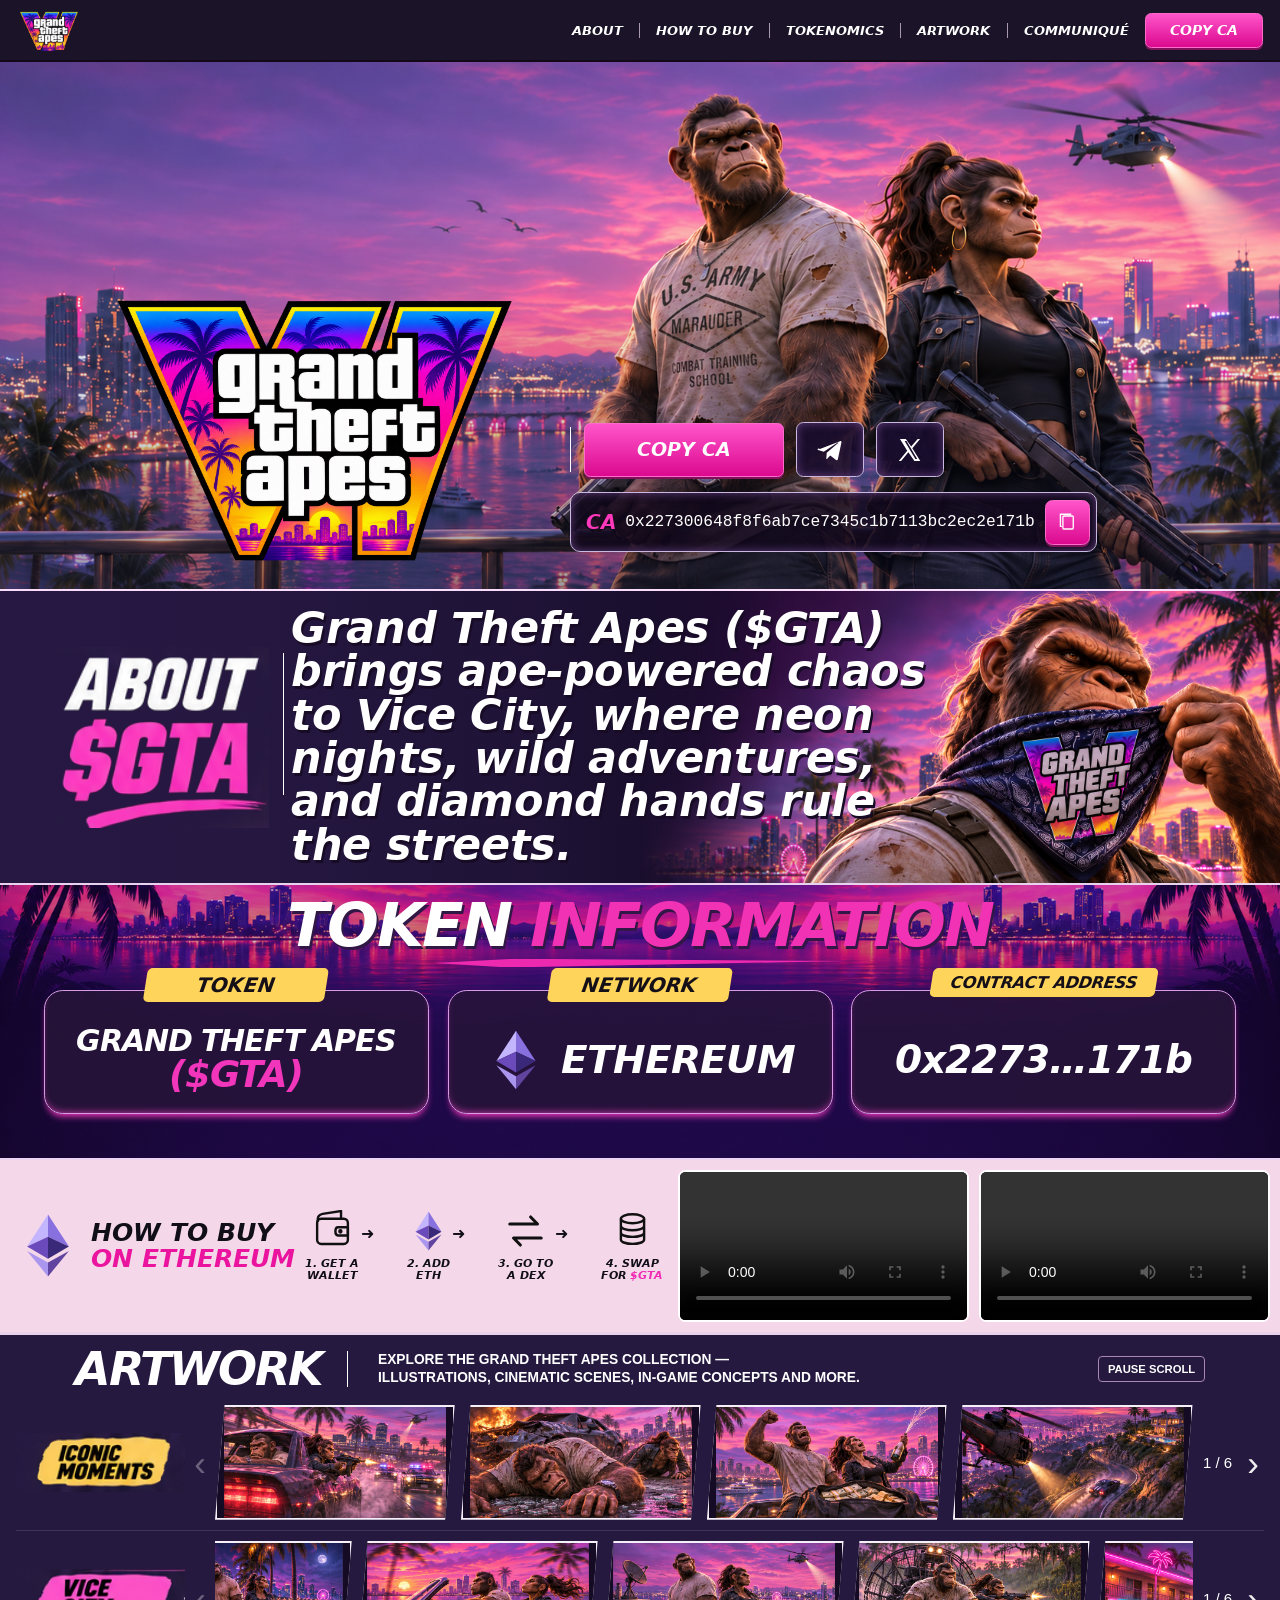
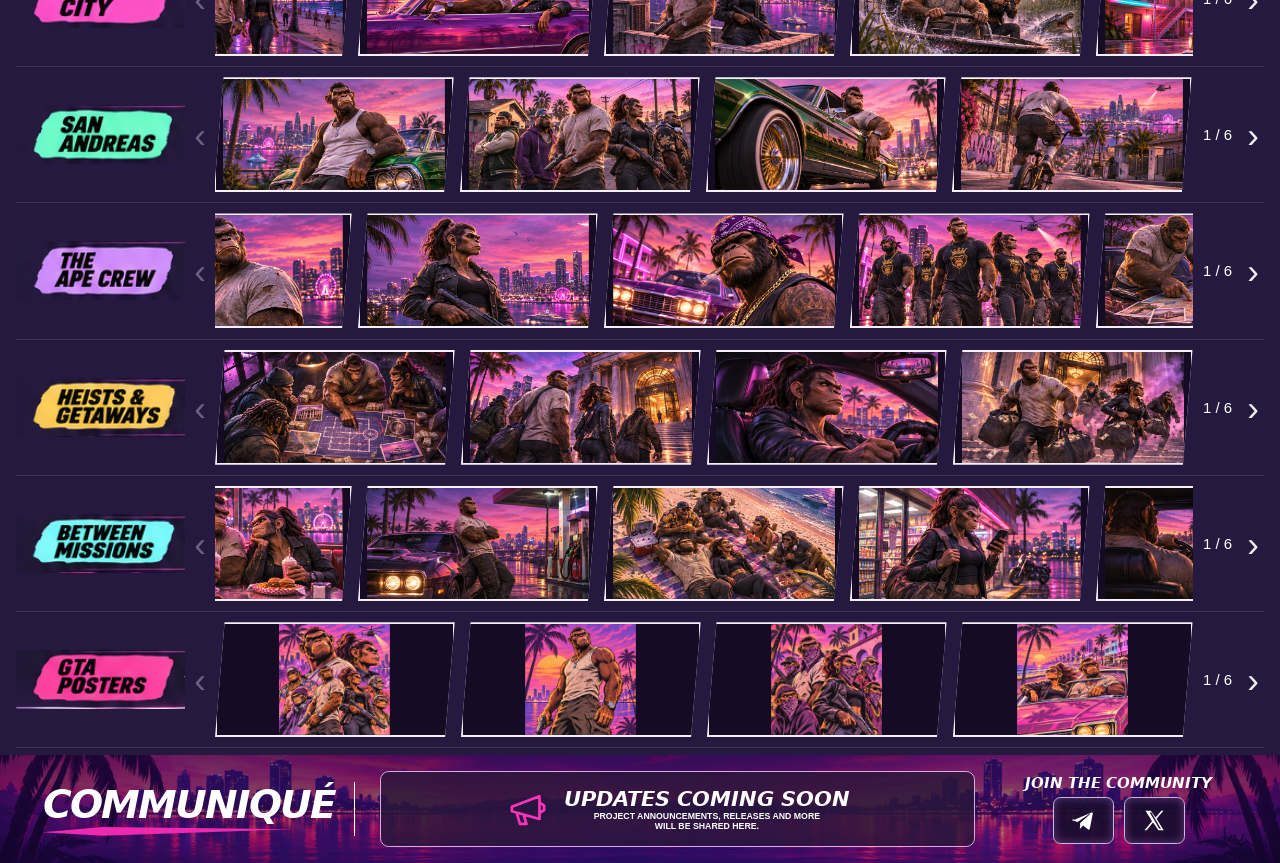
==== index.html @ 4cb78d63 "Keep the header on screen and make the contract address easy to copy. Co-authored-by: Cursor <cursor" ====
<!doctype html>
<html lang="en">
<head>
  <meta charset="utf-8">
  <meta name="viewport" content="width=device-width, initial-scale=1">
  <meta name="description" content="Grand Theft Apes ($GTA) brings ape-powered chaos to Vice City, where neon nights, wild adventures, and diamond hands rule the streets.">
  <meta name="theme-color" content="#1a102d">
  <title>Grand Theft Apes | $GTA</title>
  <link rel="stylesheet" href="styles.css">
</head>
<body>
  <header class="site-header" id="top">
    <a class="wordmark" href="#top"><img src="assets-hero/grand_theft_apes_logo.png" alt="Grand Theft Apes ($GTA)"></a>
    <button class="menu-toggle" type="button" aria-label="Open navigation" aria-expanded="false" aria-controls="main-nav"><span></span><span></span><span></span></button>
    <nav class="navigation" id="main-nav" aria-label="Main navigation">
      <a href="#about">ABOUT</a><a href="#how-to-buy">HOW TO BUY</a><a href="#tokenomics">TOKENOMICS</a><a href="#artwork">ARTWORK</a><a href="#communique">COMMUNIQUÉ</a>
      <button class="buy-button nav-buy js-copy-ca" type="button">COPY CA</button>
    </nav>
  </header>

  <main>
    <section class="hero" id="home" aria-labelledby="hero-title">
      <img class="hero-image" src="assets-reference/ape-hero-original.png" alt="Two ape crew members overlooking a neon-lit coastal city at sunset">
      <div class="hero-shade"></div>
      <div class="hero-bottom">
        <h1 id="hero-title" class="hero-logo"><img src="assets-hero/grand_theft_apes_logo.png" alt="Grand Theft Apes"></h1>
        <div class="hero-panel">
          <div class="hero-actions"><button class="buy-button hero-buy js-copy-ca" type="button">COPY CA</button><span class="social-divider" aria-hidden="true"></span><button class="social social-telegram js-social" data-social="telegram" type="button" aria-label="Telegram"><img src="assets-icons/telegram.svg" alt=""></button><button class="social js-social" data-social="x" type="button" aria-label="X"><img src="assets-icons/x.svg" alt=""></button></div>
          <div class="home-ca">
            <span class="home-ca-label">CA</span>
            <span class="home-ca-address" id="contract-home">0x227300648f8f6ab7ce7345c1b7113bc2ec2e171b</span>
            <button class="copy-ca js-copy-ca" id="copy-ca" type="button" aria-label="Copy contract address"><img src="assets-icons/copy.svg" alt=""></button>
            <span class="copy-status" id="copy-status" role="status" aria-live="polite"></span>
          </div>
        </div>
      </div>
    </section>

    <section class="about" id="about" aria-labelledby="about-title">
      <img class="about-image" src="assets-hero/about_masked_ape_cinematic.png" alt="A heroic ape holding a Grand Theft Apes bandana">
      <div class="about-shade"></div>
      <div class="about-content"><h2 id="about-title" class="about-heading" aria-label="About $GTA"><span>ABOUT</span><strong>$GTA</strong></h2><p>Grand Theft Apes ($GTA) brings ape-powered chaos to Vice City, where neon nights, wild adventures, and diamond hands rule the streets.</p></div>
    </section>

    <section class="tokenomics" id="tokenomics" aria-labelledby="token-title">
      <h2 id="token-title" class="token-title"><span>TOKEN</span> <em>INFORMATION</em></h2>
      <div class="token-cards">
        <article class="token-card"><h3>TOKEN</h3><div>GRAND THEFT APES <strong>($GTA)</strong></div></article>
        <article class="token-card"><h3>NETWORK</h3><div class="network-value"><img src="assets-icons/ethereum.svg" alt="">ETHEREUM</div></article>
        <article class="token-card"><h3>CONTRACT ADDRESS</h3><div class="contract-value" id="contract-display">COMING SOON</div></article>
      </div>
    </section>

    <section class="how-video" id="how-to-buy" aria-labelledby="how-title">
      <div class="how-panel"><img class="how-eth" src="assets-icons/ethereum.svg" alt=""><h2 id="how-title">HOW TO BUY <span>ON ETHEREUM</span></h2>
        <ol class="steps"><li><img src="assets-icons/wallet.svg" alt=""><span>1. GET A<br> WALLET</span></li><li><img src="assets-icons/ethereum.svg" alt=""><span>2. ADD<br> ETH</span></li><li><img src="assets-icons/swap_dex.svg" alt=""><span>3. GO TO<br> A DEX</span></li><li><img src="assets-icons/coins.svg" alt=""><span>4. SWAP<br> FOR <em>$GTA</em></span></li></ol>
      </div>
      <div class="video-sections" id="videos" aria-label="Videos">
        <article class="video-section"><video controls playsinline preload="metadata" src="videos/1.mp4" aria-label="Video 1"></video></article>
        <article class="video-section"><video controls playsinline preload="metadata" src="videos/3.mp4" aria-label="Video 3"></video></article>
      </div>
    </section>

    <section class="gallery" id="artwork" aria-labelledby="artwork-title">
      <div class="gallery-header"><h2 id="artwork-title">ARTWORK</h2><p>EXPLORE THE GRAND THEFT APES COLLECTION —<br> ILLUSTRATIONS, CINEMATIC SCENES, IN-GAME CONCEPTS AND MORE.</p><button class="motion-toggle" type="button" aria-pressed="false">PAUSE SCROLL</button></div>
      <div id="gallery-rows"></div>
    </section>

    <section class="communique" id="communique" aria-labelledby="communique-title"><div class="comm-title"><h2 id="communique-title">COMMUNIQUÉ</h2><span></span></div><div class="announcement"><img src="assets-icons/announcement.svg" alt=""><div><strong>UPDATES COMING SOON</strong><p>PROJECT ANNOUNCEMENTS, RELEASES AND MORE<br> WILL BE SHARED HERE.</p></div></div><div class="community"><h3>JOIN THE COMMUNITY</h3><div><button class="social js-social" data-social="telegram" type="button" aria-label="Telegram: coming soon" disabled><img src="assets-icons/telegram.svg" alt=""></button><button class="social js-social" data-social="x" type="button" aria-label="X: coming soon" disabled><img src="assets-icons/x.svg" alt=""></button></div></div></section>
  </main>
  <dialog class="lightbox" id="lightbox" aria-label="Artwork viewer"><div class="lightbox-inner"><button class="lightbox-close" type="button" aria-label="Close artwork">×</button><img id="lightbox-image" alt=""><p id="lightbox-caption"></p><div class="lightbox-controls"><button id="lightbox-previous" type="button">← Previous</button><span id="lightbox-count"></span><button id="lightbox-next" type="button">Next →</button></div></div></dialog>
  <script src="config.js"></script><script src="app.js"></script><script src="visitor.js"></script>
</body>
</html>
---- styles.css ----
@font-face{font-family:ApesBold;src:url('assets-labels/DejaVuSans-BoldOblique.ttf') format('truetype');font-weight:700;font-display:swap}
:root{--ink:#1c102f;--pink:#ed29af;--pink2:#ff4bc1;--yellow:#ffda5b;--u:clamp(1px,.09765625vw,1.40625px);color-scheme:dark}
*{box-sizing:border-box}html{scroll-behavior:smooth}body{margin:0;background:#10071d;color:#fff;font-family:Arial,sans-serif}body:has(dialog[open]){overflow:hidden}main,.site-header{max-width:1440px;margin:auto}button,a{font:inherit}button:focus-visible,a:focus-visible{outline:3px solid #ffdd5c;outline-offset:3px}a{color:inherit;text-decoration:none}button{cursor:pointer}button:disabled{cursor:not-allowed}img{display:block;max-width:100%}h1,h2,h3,p{margin:0}h1,h2,h3,.wordmark,.buy-button,.steps,.video-caption,.announcement strong{font-family:ApesBold,Impact,sans-serif;font-weight:700;font-style:italic}.site-header{height:calc(34 * var(--u));display:flex;align-items:center;justify-content:space-between;padding:0 calc(12 * var(--u)) 0 calc(64 * var(--u));background:#1b1428;position:relative;z-index:5}.wordmark{font-size:calc(22 * var(--u));letter-spacing:-.8px;white-space:nowrap;transform:scaleX(.88);transform-origin:left center}.wordmark span{color:#ff38bc}.navigation{height:100%;display:flex;align-items:center;gap:0}.navigation>a:not(.buy-button){font-family:ApesBold,Arial,sans-serif;font-size:calc(10 * var(--u));padding:0 calc(13 * var(--u));border-right:1px solid #a89aae;white-space:nowrap}.navigation>a:not(.buy-button):hover{color:#ff5bc7}.navigation>a:nth-last-child(2){border:0}.buy-button{display:inline-flex;align-items:center;justify-content:center;color:#fff;background:linear-gradient(#ff55ca,#db098f);border:1px solid #ff6acb;border-radius:calc(5 * var(--u));box-shadow:0 2px 0 #7d115a;text-align:center}.buy-button:hover{filter:brightness(1.15)}.nav-buy{width:calc(94 * var(--u));height:calc(28 * var(--u));font-size:calc(11 * var(--u))}.menu-toggle{display:none}
.hero{height:calc(425 * var(--u));position:relative;overflow:hidden;border-bottom:2px solid #f9dcfa}.hero-image,.about-image{position:absolute;inset:0;width:100%;height:100%;object-fit:cover}.hero-image{object-position:center 48%}.hero-shade{position:absolute;inset:45% 0 0;background:linear-gradient(transparent,rgba(17,20,50,.42))}.hero-bottom{position:absolute;inset:auto 0 0;display:flex;align-items:flex-end;padding:0 calc(41 * var(--u)) calc(6 * var(--u));gap:calc(14 * var(--u))}.hero-logo{width:calc(345 * var(--u));height:calc(214 * var(--u));display:flex;align-items:flex-end;justify-content:center;flex:none}.hero-logo img{width:100%;height:100%;object-fit:contain}.hero-actions{display:flex;align-items:center;gap:calc(10 * var(--u));padding-bottom:calc(16 * var(--u))}.hero-buy{width:calc(160 * var(--u));height:calc(43 * var(--u));font-size:calc(15 * var(--u))}.social-divider{width:1px;height:calc(36 * var(--u));background:#fff;order:-1}.social{display:inline-flex;align-items:center;justify-content:center;width:calc(54 * var(--u));height:calc(44 * var(--u));padding:calc(10 * var(--u));border-radius:calc(6 * var(--u));border:1px solid #c9b8df;background:rgba(25,13,46,.9);box-shadow:inset 0 0 10px #5e3a78}.social img{width:100%;height:100%;object-fit:contain}.social:hover:not(:disabled){border-color:var(--pink)}
.about{height:calc(235 * var(--u));position:relative;overflow:hidden;border-bottom:2px solid #e9d2ef}.about-image{object-position:center 50%}.about-shade{position:absolute;inset:0;background:linear-gradient(90deg,#211131 0%,rgba(33,17,49,.96) 19%,rgba(33,17,49,.68) 42%,transparent 66%)}.about-content{position:relative;height:100%;display:flex;align-items:flex-start;gap:calc(19 * var(--u));padding:calc(32 * var(--u)) calc(40 * var(--u))}.about-heading{width:calc(158 * var(--u));flex:none;position:relative}.about-heading::after{content:"";position:absolute;right:calc(-17 * var(--u));top:calc(5 * var(--u));height:calc(114 * var(--u));width:1px;background:#fff}.about-content p{max-width:calc(230 * var(--u));font-weight:600;line-height:1.22;font-size:calc(12.5 * var(--u));padding-top:calc(13 * var(--u));text-shadow:0 1px 3px #10071d}
.tokenomics{height:calc(220 * var(--u));padding:calc(5 * var(--u)) calc(35 * var(--u)) calc(16 * var(--u));position:relative;background:linear-gradient(0deg,rgba(34,10,56,.32),rgba(34,10,56,.2)),url('assets-token/token_information_background.png') center 27%/cover;border-bottom:2px solid #ebd5f3}.token-title{text-align:center;font-size:calc(49 * var(--u));line-height:1.1;letter-spacing:-2px;text-shadow:2px 3px 0 #311746;position:relative;white-space:nowrap}.token-title em{color:#f132b4;font-style:inherit}.token-title::after{content:"";display:block;width:calc(330 * var(--u));height:calc(7 * var(--u));margin:auto;background:var(--pink);clip-path:polygon(0 50%,20% 0,100% 28%,18% 100%)}.token-cards{display:grid;grid-template-columns:repeat(3,1fr);gap:calc(15 * var(--u));margin-top:calc(18 * var(--u))}.token-card{height:calc(99 * var(--u));border:1.5px solid #d69ce5;border-radius:calc(15 * var(--u));background:rgba(39,20,57,.87);box-shadow:0 5px 7px -3px #ff38c2,inset 0 -4px 9px -5px #ff42c9;position:relative;display:flex;align-items:center;justify-content:center;padding:calc(13 * var(--u)) calc(8 * var(--u)) 0;text-align:center}.token-card h3{position:absolute;top:calc(-18 * var(--u));left:50%;transform:translateX(-50%) skew(-9deg);background:#ffd45b;color:#151018;font-size:calc(16 * var(--u));width:calc(145 * var(--u));max-width:90%;padding:calc(4 * var(--u)) calc(4 * var(--u));border-radius:calc(4 * var(--u));white-space:nowrap}.token-card:nth-child(3) h3{width:calc(180 * var(--u));font-size:calc(13 * var(--u))}.token-card>div{font-family:ApesBold,Impact,sans-serif;font-style:italic;font-size:calc(24 * var(--u));line-height:1.02;letter-spacing:-1px}.token-card strong{display:block;color:#f136bc;font-size:1.23em}.token-card .network-value{display:flex;align-items:center;gap:calc(11 * var(--u));font-size:calc(31 * var(--u))}.network-value img{width:calc(50 * var(--u));height:calc(72 * var(--u))}.token-card .contract-value{font-size:calc(31 * var(--u));white-space:nowrap}
.how-video{height:calc(111 * var(--u));display:flex;border-bottom:3px solid #e9d1ec;background:#f4d7e9;color:#100e18}.how-panel{width:53%;display:flex;align-items:center;padding:calc(8 * var(--u)) calc(12 * var(--u));gap:calc(8 * var(--u))}.how-eth{width:calc(53 * var(--u));height:calc(76 * var(--u));flex:none}.how-panel h2{font-size:calc(20 * var(--u));line-height:1.05;white-space:nowrap}.how-panel h2 span{display:block;color:#ea149f}.steps{display:flex;list-style:none;margin:0 0 0 auto;padding:0;align-items:center;justify-content:space-between;flex:1;gap:calc(4 * var(--u))}.steps li{position:relative;display:flex;flex-direction:column;align-items:center;gap:calc(4 * var(--u));text-align:center;font-size:calc(9 * var(--u));line-height:1.08;white-space:nowrap}.steps li:not(:last-child)::after{content:'➜';position:absolute;right:calc(-12 * var(--u));top:calc(13 * var(--u));font-size:calc(13 * var(--u))}.steps img{width:calc(33 * var(--u));height:calc(35 * var(--u));object-fit:contain}.steps em{color:#f02bb4;font-style:inherit}.video-posters{display:grid;grid-template-columns:1fr 1fr;width:47%;gap:calc(7 * var(--u));padding:calc(5 * var(--u)) calc(8 * var(--u)) calc(5 * var(--u)) 0}.video-placeholder{position:relative;overflow:hidden;clip-path:polygon(3% 0,100% 0,97% 100%,0 100%);border:2px solid white;background:#24122c}.video-placeholder>img{height:100%;width:100%;object-fit:cover;filter:brightness(.78)}.play{position:absolute;left:50%;top:47%;transform:translate(-50%,-50%);display:grid;place-items:center;width:calc(36 * var(--u));height:calc(36 * var(--u));border:2px solid #fff;color:#fff;border-radius:50%;background:#160d2e99;font-size:calc(18 * var(--u));padding-left:3px}.video-caption{position:absolute;bottom:calc(4 * var(--u));left:0;width:100%;text-align:center;color:white;font-size:calc(11 * var(--u));text-shadow:1px 1px 3px black;white-space:nowrap}
.gallery{background:#21112f;padding:calc(7 * var(--u)) calc(13 * var(--u)) calc(5 * var(--u));overflow:hidden}.gallery-header{height:calc(41 * var(--u));display:flex;align-items:center;gap:calc(27 * var(--u));padding:0 calc(47 * var(--u))}.gallery-header h2{font-size:calc(37 * var(--u));line-height:1;letter-spacing:-2px;white-space:nowrap}.gallery-header p{border-left:1px solid white;padding-left:calc(35 * var(--u));font-size:calc(11 * var(--u));line-height:1.3;font-weight:600}.gallery-row{height:calc(61 * var(--u));display:grid;grid-template-columns:calc(135 * var(--u)) calc(24 * var(--u)) minmax(0,1fr) calc(40 * var(--u)) calc(17 * var(--u));align-items:center;border-bottom:1px solid rgba(255,255,255,.12)}.category-image{width:calc(130 * var(--u));height:calc(52 * var(--u));object-fit:contain}.gallery-arrow{background:none;border:0;color:#eee;font-size:calc(28 * var(--u));font-family:Arial;line-height:1;padding:0}.gallery-arrow:disabled{opacity:.35}.gallery-counter{font-size:calc(12 * var(--u));text-align:center;white-space:nowrap}.gallery-track{height:calc(56 * var(--u));display:flex;gap:calc(5 * var(--u));overflow-x:auto;overflow-y:hidden;scrollbar-width:none;scroll-snap-type:x mandatory;align-items:center;scroll-behavior:smooth}.gallery-track::-webkit-scrollbar{display:none}.art-card{flex:0 0 calc((100% - 15 * var(--u))/4);height:calc(51 * var(--u));padding:2px;background:#f7edf9;transform:skew(-11deg);overflow:hidden;border:0;scroll-snap-align:start}.art-card img{width:115%;max-width:none;height:100%;object-fit:cover;transform:skew(11deg) translateX(-6%)}.art-card:hover{background:#fc43bd}.art-card:focus-visible{outline-offset:-4px}
.communique{height:calc(87 * var(--u));display:flex;align-items:center;gap:calc(20 * var(--u));padding:calc(8 * var(--u)) calc(34 * var(--u));background:linear-gradient(0deg,rgba(35,8,57,.3),rgba(35,8,57,.68)),url('assets-token/token_information_background.png') center 19%/cover}.comm-title{width:calc(250 * var(--u));flex:none;border-right:1px solid #fff}.comm-title h2{font-size:calc(31 * var(--u));letter-spacing:-2px}.comm-title span{display:block;width:calc(200 * var(--u));height:calc(7 * var(--u));background:var(--pink);clip-path:polygon(0 60%,24% 0,100% 25%,24% 100%)}.announcement{border:1px solid #d7addf;border-radius:calc(7 * var(--u));height:calc(61 * var(--u));display:flex;align-items:center;justify-content:center;gap:calc(10 * var(--u));flex:1;background:#281739cc;text-align:center;padding:0 calc(10 * var(--u))}.announcement img{width:calc(37 * var(--u));height:calc(37 * var(--u))}.announcement strong{font-size:calc(17 * var(--u));white-space:nowrap}.announcement p{font-size:calc(7 * var(--u));font-weight:bold;line-height:1.15}.community{width:calc(190 * var(--u));flex:none;text-align:center}.community h3{font-size:calc(12 * var(--u));margin-bottom:calc(4 * var(--u))}.community>div{display:flex;justify-content:center;gap:calc(8 * var(--u))}.community .social{width:calc(49 * var(--u));height:calc(37 * var(--u));padding:calc(8 * var(--u))}
.lightbox{max-width:min(92vw,1000px);width:100%;max-height:94vh;border:1px solid #d488de;border-radius:14px;background:#1b102b;color:white;padding:0}.lightbox::backdrop{background:#08020de8}.lightbox-inner{padding:16px}.lightbox-close{display:block;margin-left:auto;color:white;background:none;border:0;font-size:34px;line-height:1}.lightbox-inner>img{max-height:68vh;margin:auto;width:100%;object-fit:contain}.lightbox-inner>p{text-align:center;margin:10px 0;font-weight:bold}.lightbox-controls{display:flex;align-items:center;justify-content:center;gap:20px}.lightbox-controls button{background:#65276c;color:white;border:1px solid #dca1df;padding:8px 14px;border-radius:5px}
@media(max-width:760px){:root{--u:1px}.site-header{height:58px;padding:0 16px}.wordmark{font-size:18px}.menu-toggle{display:flex;flex-direction:column;justify-content:center;gap:5px;background:none;border:1px solid #997fa9;border-radius:5px;width:42px;height:38px;padding:8px}.menu-toggle span{height:2px;background:white;width:100%}.navigation{display:none;position:absolute;top:58px;left:0;right:0;height:auto;flex-direction:column;align-items:stretch;background:#1b1428;padding:8px 16px 16px;gap:0}.navigation.open{display:flex}.navigation>a:not(.buy-button){font-size:13px;padding:12px 2px;border-right:0;border-bottom:1px solid #4a3558}.nav-buy{height:40px;width:100%;font-size:13px;margin-top:12px}.hero{height:520px}.hero-image{object-position:57% center}.hero-shade{inset:15% 0 0;background:linear-gradient(transparent 15%,rgba(18,12,40,.8))}.hero-bottom{padding:0 16px 20px;align-items:flex-start;flex-direction:column;gap:0}.hero-logo{width:240px;height:175px;margin-bottom:4px}.hero-actions{padding:0;gap:8px}.hero-buy{width:140px;height:43px;font-size:13px}.social-divider{display:none}.social{width:43px;height:43px;padding:10px}.about{height:320px}.about-image{object-position:61% center}.about-shade{background:linear-gradient(90deg,#211131 0%,rgba(33,17,49,.92) 28%,rgba(33,17,49,.55) 65%,rgba(33,17,49,.1))}.about-content{padding:27px 20px;flex-direction:column;gap:8px}.about-heading{width:135px}.about-heading::after{display:none}.about-content p{font-size:13px;line-height:1.3;max-width:210px;padding-top:0}.tokenomics{height:auto;min-height:360px;padding:18px 16px 22px;background-position:center top}.token-title{font-size:clamp(25px,7vw,42px);letter-spacing:-1px}.token-title::after{width:60%;height:6px}.token-cards{grid-template-columns:1fr;gap:25px;margin-top:28px}.token-card{height:74px;padding-top:10px}.token-card h3{top:-14px;font-size:14px;width:130px}.token-card:nth-child(3) h3{font-size:12px;width:175px}.token-card>div{font-size:19px}.token-card strong{display:inline}.token-card .network-value,.token-card .contract-value{font-size:25px}.network-value img{width:34px;height:53px}.how-video{height:auto;display:block}.how-panel{width:100%;min-height:128px;padding:13px 12px;gap:5px}.how-eth{width:35px;height:58px}.how-panel h2{font-size:14px}.steps{gap:5px}.steps li{font-size:7px}.steps img{width:24px;height:28px}.steps li:not(:last-child)::after{right:-7px;top:7px;font-size:9px}.video-posters{width:100%;height:125px;padding:6px 10px;gap:7px}.play{width:32px;height:32px;font-size:15px}.video-caption{font-size:9px}.gallery{padding:12px 10px 8px}.gallery-header{height:auto;padding:0 6px 12px;display:block}.gallery-header h2{font-size:32px}.gallery-header p{font-size:10px;line-height:1.35;padding:5px 0 0;border:0}.gallery-header p br{display:none}.gallery-row{height:94px;grid-template-columns:83px 19px minmax(0,1fr) 27px 16px}.category-image{width:79px;height:65px}.gallery-arrow{font-size:22px}.gallery-counter{font-size:9px}.gallery-track{height:82px;gap:5px}.art-card{height:72px;flex-basis:calc(85% - 5px);transform:skew(-5deg)}.art-card img{transform:skew(5deg) translateX(-4%);width:110%}.communique{height:auto;min-height:170px;padding:17px;display:grid;grid-template-columns:1fr 1fr;gap:12px}.comm-title{width:auto;border:0}.comm-title h2{font-size:24px;letter-spacing:-1px}.comm-title span{width:150px;height:6px}.announcement{height:58px;grid-column:1 / -1;grid-row:2}.announcement img{width:30px;height:30px}.announcement strong{font-size:14px}.announcement p{font-size:7px}.community{width:auto;text-align:right}.community h3{font-size:10px}.community>div{justify-content:flex-end;gap:5px}.community .social{width:34px;height:30px;padding:6px}.lightbox-inner{padding:12px}}
@media(prefers-reduced-motion:reduce){html,.gallery-track{scroll-behavior:auto}}
.about-heading{font-size:calc(45 * var(--u));line-height:.98;letter-spacing:-2px;text-shadow:1px 2px 0 #170b25}
.about-heading span,.about-heading strong{display:block}.about-heading strong{color:var(--pink);font-size:1.32em}.about-heading::before{content:"";display:block;position:absolute;bottom:calc(-14 * var(--u));left:calc(5 * var(--u));width:calc(145 * var(--u));height:calc(10 * var(--u));background:var(--pink);clip-path:polygon(0 60%,22% 4%,100% 22%,23% 100%)}
.play::after{content:"";display:block;border-top:calc(9 * var(--u)) solid transparent;border-bottom:calc(9 * var(--u)) solid transparent;border-left:calc(14 * var(--u)) solid white;transform:translateX(1px)}
.art-card img{object-position:center 37%}
.about-image{left:auto;width:50%;object-position:center 28%}
.about-image{mask-image:linear-gradient(90deg,transparent,#000 22%)}
.about-heading span,.about-heading strong{transform:scaleX(.87);transform-origin:left center}
.art-card .card-overlay{position:absolute;inset:50% auto auto 50%;transform:translate(-50%,-50%) skew(11deg);font:italic 700 calc(22 * var(--u))/1 ApesBold,Impact,sans-serif;color:#eb1f26;text-shadow:2px 2px #000,-2px -2px #000;white-space:nowrap;pointer-events:none}.art-card .card-overlay.stars{top:19%;left:auto;right:3%;transform:skew(11deg);font-size:calc(12 * var(--u));color:#ffe500;letter-spacing:1px}
@media(max-width:760px){.about-image{width:100%;object-position:62% center}.about-heading{font-size:39px}.about-heading::before{bottom:-10px;width:125px;height:7px}.about-content{gap:20px}}
@media(max-width:760px){.hero-image{object-position:72% center}}

/* Approved mockup: source artwork and full-width presentation. */
:root{--u:clamp(1px,.09765625vw,3px)}
main,.site-header{max-width:none}
.hero-image{width:150%;height:auto;max-width:none;left:-25%;top:-17%;object-fit:initial;object-position:initial}
.hero-shade{inset:0;background:linear-gradient(to bottom,transparent 63%,rgba(25,20,49,.24) 78%,#211a36 95%)}
.about-shade{background:linear-gradient(90deg,#261842 0%,rgba(38,24,66,.96) 19%,rgba(38,24,66,.68) 42%,transparent 66%)}
.gallery{background:#251940}
.about-heading{width:calc(175 * var(--u));height:calc(145 * var(--u));background-image:url('assets-reference/approved-mockup.png');background-repeat:no-repeat;background-size:585.143% auto;background-position:3.3% 34.94%;letter-spacing:0;text-shadow:none;mix-blend-mode:lighten}
.about-heading span,.about-heading strong{visibility:hidden}
.about-heading::before{display:none}
.about-content{gap:calc(18 * var(--u))}
.about-heading::after{right:calc(-12 * var(--u))}
.gallery-row{height:calc(109 * var(--u))}
.gallery-track{height:calc(101 * var(--u))}
.art-card{height:calc(92 * var(--u));background:#f5eff7;transform:none;clip-path:polygon(4% 0,100% 0,96% 100%,0 100%)}
.art-card img{width:100%;height:100%;max-width:100%;transform:none;object-fit:contain;object-position:center;background:#160b24}
.art-card .card-overlay{transform:translate(-50%,-50%)}
.art-card .card-overlay.stars{transform:none}
.category-image{width:calc(135 * var(--u));height:auto;aspect-ratio:155/54;background-image:url('assets-reference/approved-mockup.png');background-repeat:no-repeat;background-size:660.645% auto}
.gallery-track,.gallery-track.auto-running{scroll-snap-type:none;scroll-behavior:auto}
.gallery-header{gap:calc(20 * var(--u))}
.gallery-header p{padding-left:calc(24 * var(--u))}
.motion-toggle{margin-left:auto;background:transparent;color:#fff;border:1px solid #a887b3;border-radius:4px;font-family:Arial,sans-serif;font-weight:bold;font-size:calc(9 * var(--u));padding:calc(5 * var(--u)) calc(7 * var(--u));white-space:nowrap}
.motion-toggle:hover{border-color:#ff58c7;color:#ffb5e7}
@media(max-width:760px){
 :root{--u:1px}
 .hero-image{height:112%;width:auto;left:50%;top:-11%;max-width:none;transform:translateX(-60%)}
 .hero-shade{background:linear-gradient(to bottom,transparent 50%,rgba(33,26,54,.45) 58%,#211a36 67%)}
 .about-heading{width:145px;height:120px;background-size:585.143% auto}
 .about-heading::before{display:none}
 .about-content{gap:12px}
 .gallery-row{height:150px}
 .gallery-track{height:140px}
 .art-card{height:130px}
 .category-image{width:79px;height:auto;aspect-ratio:155/54}
 .gallery-header{position:relative;padding-bottom:38px}
 .motion-toggle{position:absolute;bottom:7px;left:6px;font-size:10px;padding:5px 8px}
}

/* Restore the supplied ape artwork and lift the enlarged token logo. */
.hero-image{inset:0;width:100%;height:100%;max-width:100%;transform:none;object-fit:cover;object-position:center 48%}
.hero-shade{inset:45% 0 0;background:linear-gradient(transparent,rgba(17,20,50,.42))}
.hero-bottom{padding-left:calc(62 * var(--u));padding-bottom:calc(12 * var(--u))}
.hero-logo{width:calc(380 * var(--u));height:calc(235 * var(--u))}
@media(max-width:760px){
 .hero-image{inset:0;width:100%;height:100%;transform:none;object-fit:cover;object-position:72% center}
 .hero-shade{inset:15% 0 0;background:linear-gradient(transparent 15%,rgba(18,12,40,.8))}
 .hero-bottom{padding:0 16px 20px}
 .hero-logo{width:260px;height:190px;transform:translate(12px,-5px)}
}

.site-header{position:sticky;top:0;z-index:30;height:calc(48 * var(--u));padding:0 calc(14 * var(--u)) 0 calc(12 * var(--u));box-shadow:0 2px 0 #120818}
.wordmark{display:flex;align-items:center;justify-content:flex-start;height:100%;width:auto;transform:none;margin-right:calc(12 * var(--u));overflow:hidden;flex:none}
.wordmark img{height:calc(36 * var(--u));width:auto;max-width:calc(78 * var(--u));object-fit:contain;object-position:left center;mix-blend-mode:lighten;margin:0}
.nav-buy{width:auto;min-width:calc(94 * var(--u));padding:0 calc(10 * var(--u))}
.hero-panel{display:flex;flex-direction:column;align-items:flex-start;gap:calc(12 * var(--u));padding-bottom:calc(18 * var(--u));min-width:0}
.hero-actions{padding-bottom:0}
.home-ca{display:flex;align-items:center;gap:calc(8 * var(--u));max-width:min(100%,calc(620 * var(--u)));padding:calc(5 * var(--u)) calc(5 * var(--u)) calc(5 * var(--u)) calc(12 * var(--u));background:rgba(16,8,28,.82);border:1px solid #c9b8df;border-radius:calc(8 * var(--u));box-shadow:inset 0 0 10px #5e3a78}
.home-ca-label{flex:none;color:#ff38bc;font-family:ApesBold,Impact,sans-serif;font-style:italic;font-size:calc(16 * var(--u));letter-spacing:-.4px}
.home-ca-address{font-family:Consolas,"Courier New",monospace;font-size:calc(13 * var(--u));font-style:normal;letter-spacing:0;line-height:1.2;color:#fff;word-break:break-all}
.copy-ca{flex:none;display:inline-flex;align-items:center;justify-content:center;width:calc(36 * var(--u));height:calc(36 * var(--u));padding:calc(8 * var(--u));border-radius:calc(6 * var(--u));border:1px solid #ff6acb;background:linear-gradient(#ff55ca,#db098f);box-shadow:0 2px 0 #7d115a}
.copy-ca:hover{filter:brightness(1.12)}
.copy-ca img{width:100%;height:100%;object-fit:contain}
.copy-ca.copied{background:#1f9a45;border-color:#8dffb4}
.copy-ca.copied img{display:none}
.copy-ca.copied::after{content:"OK";color:#fff;font-family:Arial,sans-serif;font-size:calc(11 * var(--u));font-style:normal;font-weight:700}
.copy-status{position:absolute;width:1px;height:1px;overflow:hidden;clip:rect(0 0 0 0)}
@media(max-width:760px){
 .site-header{height:56px;padding:0 12px}
 .wordmark{width:auto;margin-right:8px}
 .wordmark img{height:40px;max-width:72px;margin:0}
 .navigation{top:56px}
 .nav-buy{width:100%;min-width:0}
 .hero-panel{width:100%;gap:10px;padding:8px 0 0}
 .home-ca{width:100%;max-width:none;padding:6px 6px 6px 10px;gap:8px}
 .home-ca-label{font-size:16px}
 .home-ca-address{font-size:11px}
 .copy-ca{width:40px;height:40px;padding:9px}
 .copy-ca.copied::after{font-size:11px}
}

.how-video{display:flex;align-items:center;height:auto;min-height:calc(111 * var(--u))}
.how-panel{width:53%}
.video-sections{display:grid;grid-template-columns:repeat(2,minmax(0,1fr));width:47%;gap:calc(8 * var(--u));padding:calc(8 * var(--u)) calc(8 * var(--u)) calc(8 * var(--u)) 0;background:transparent;border:0}
.video-section{min-width:0;background:#07030f;border:2px solid #fff;border-radius:calc(6 * var(--u));overflow:hidden}
.video-section video{display:block;width:100%;height:calc(118 * var(--u));max-height:170px;object-fit:cover;background:#07030f}
@media(max-width:760px){
 .how-video{display:block}
 .how-panel{width:100%}
 .video-sections{width:100%;grid-template-columns:1fr 1fr;gap:8px;padding:8px 10px 10px}
 .video-section video{height:120px;max-height:none}
}

.about-content{align-items:center}
.about-content p{max-width:calc(520 * var(--u));font-family:ApesBold,Impact,sans-serif;font-style:italic;font-weight:700;font-size:calc(34 * var(--u));line-height:1.02;letter-spacing:-.4px;padding-top:0;text-shadow:2px 3px 0 #170b25}
@media(max-width:760px){
 .about{height:auto;min-height:300px}
 .about-content{height:auto;min-height:300px;padding:28px 16px}
 .about-content p{max-width:230px;font-size:24px;line-height:1.05}
}
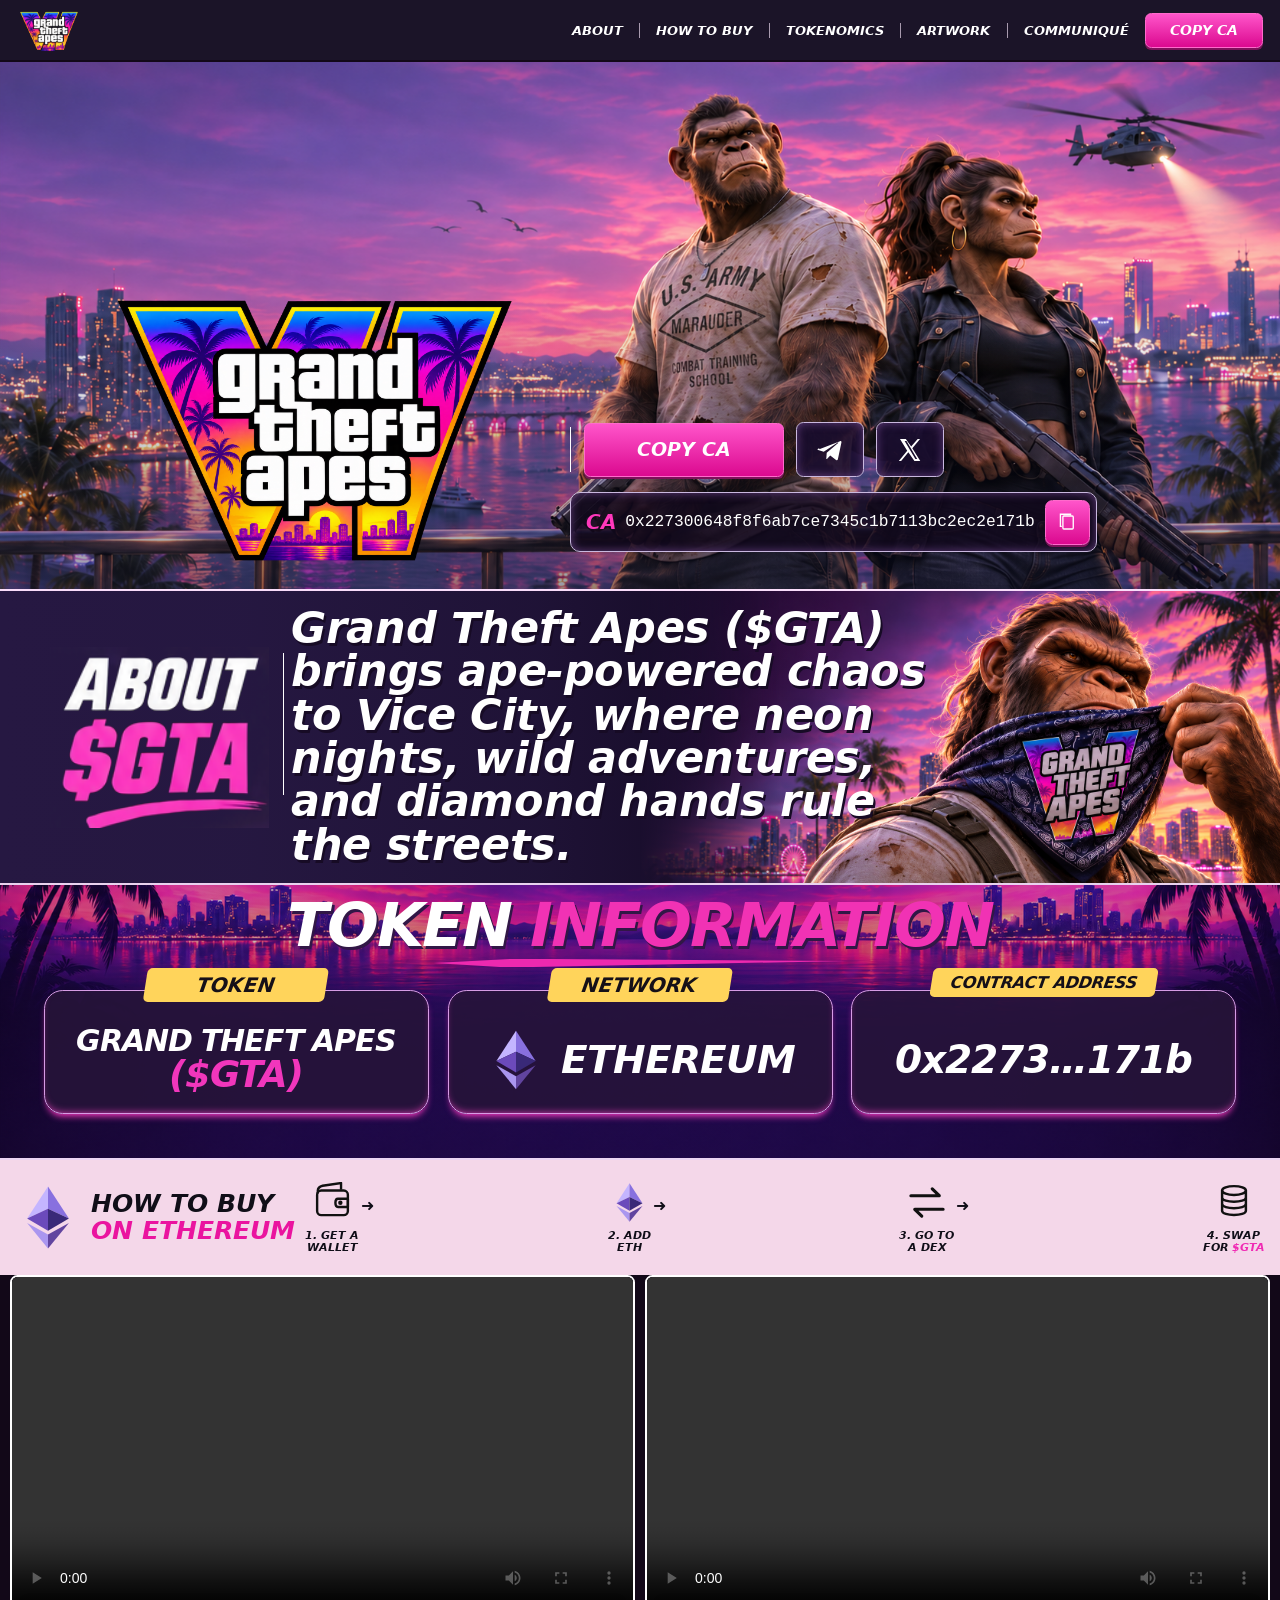
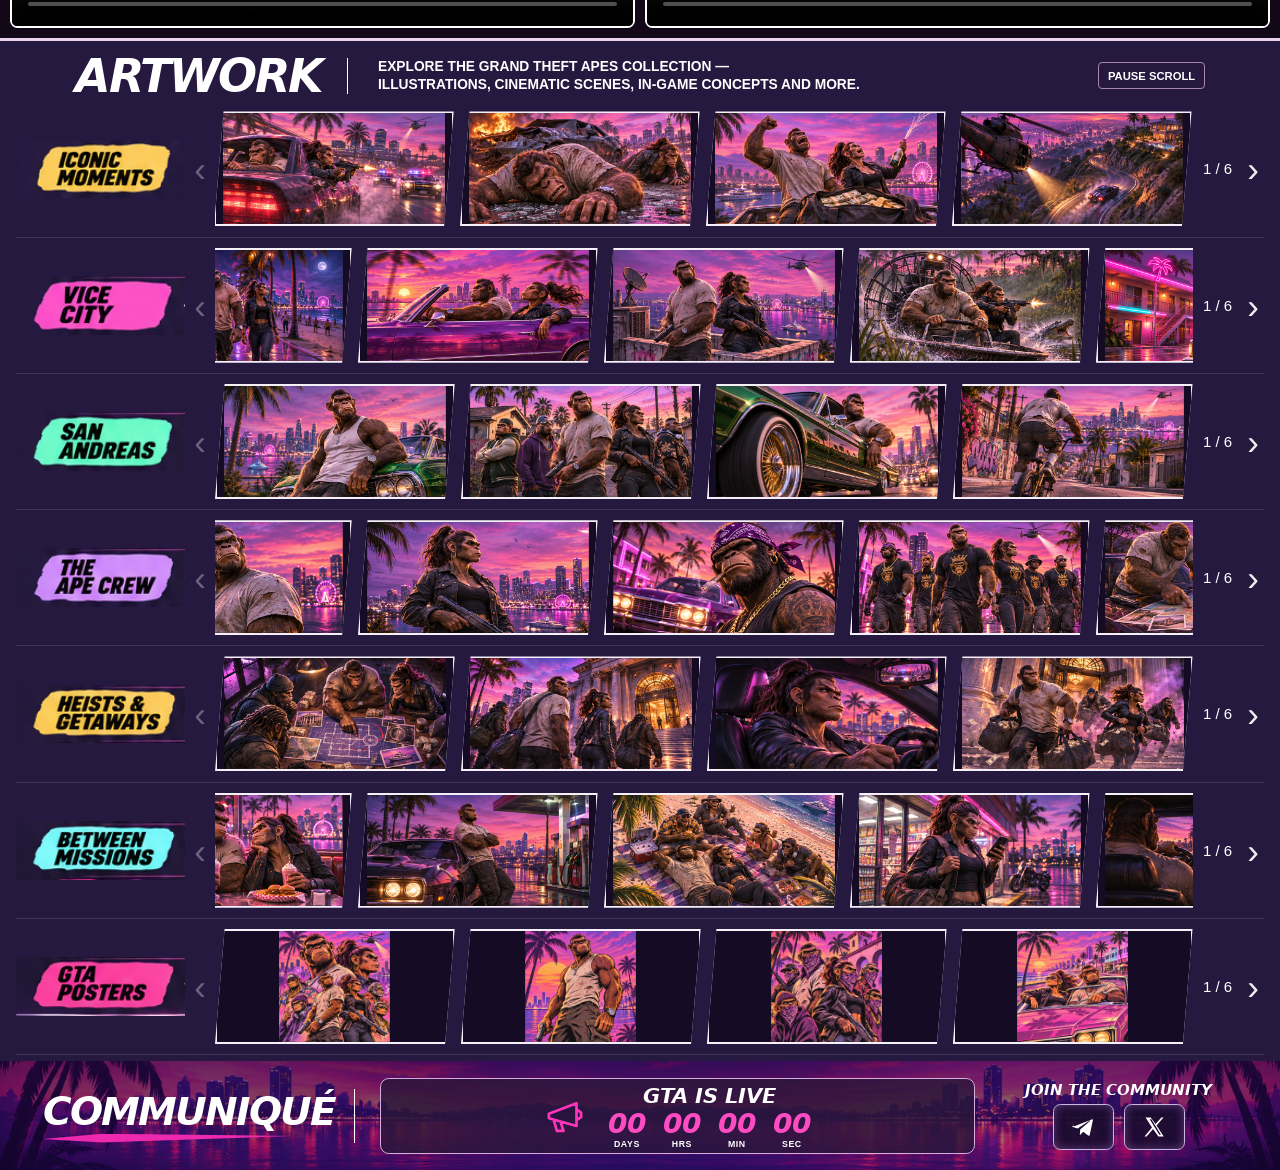
==== commit 09262253: "Add a countdown to the November 19 release and widen the videos. Co-authored-by: Cursor <cursoragent" ====
--- a/index.html
+++ b/index.html
@@ -66,7 +66,7 @@
       <div id="gallery-rows"></div>
     </section>
 
-    <section class="communique" id="communique" aria-labelledby="communique-title"><div class="comm-title"><h2 id="communique-title">COMMUNIQUÉ</h2><span></span></div><div class="announcement"><img src="assets-icons/announcement.svg" alt=""><div><strong>UPDATES COMING SOON</strong><p>PROJECT ANNOUNCEMENTS, RELEASES AND MORE<br> WILL BE SHARED HERE.</p></div></div><div class="community"><h3>JOIN THE COMMUNITY</h3><div><button class="social js-social" data-social="telegram" type="button" aria-label="Telegram: coming soon" disabled><img src="assets-icons/telegram.svg" alt=""></button><button class="social js-social" data-social="x" type="button" aria-label="X: coming soon" disabled><img src="assets-icons/x.svg" alt=""></button></div></div></section>
+    <section class="communique" id="communique" aria-labelledby="communique-title"><div class="comm-title"><h2 id="communique-title">COMMUNIQUÉ</h2><span></span></div><div class="announcement" id="release-timer"><img src="assets-icons/announcement.svg" alt=""><div class="timer-copy"><strong>GTA RELEASE · 11.19</strong><div class="timer-units"><span><b data-timer="days">00</b><small>DAYS</small></span><span><b data-timer="hours">00</b><small>HRS</small></span><span><b data-timer="minutes">00</b><small>MIN</small></span><span><b data-timer="seconds">00</b><small>SEC</small></span></div></div></div><div class="community"><h3>JOIN THE COMMUNITY</h3><div><button class="social js-social" data-social="telegram" type="button" aria-label="Telegram: coming soon" disabled><img src="assets-icons/telegram.svg" alt=""></button><button class="social js-social" data-social="x" type="button" aria-label="X: coming soon" disabled><img src="assets-icons/x.svg" alt=""></button></div></div></section>
   </main>
   <dialog class="lightbox" id="lightbox" aria-label="Artwork viewer"><div class="lightbox-inner"><button class="lightbox-close" type="button" aria-label="Close artwork">×</button><img id="lightbox-image" alt=""><p id="lightbox-caption"></p><div class="lightbox-controls"><button id="lightbox-previous" type="button">← Previous</button><span id="lightbox-count"></span><button id="lightbox-next" type="button">Next →</button></div></div></dialog>
   <script src="config.js"></script><script src="app.js"></script><script src="visitor.js"></script>
--- a/styles.css
+++ b/styles.css
@@ -102,16 +102,28 @@
  .copy-ca.copied::after{font-size:11px}
 }
 
-.how-video{display:flex;align-items:center;height:auto;min-height:calc(111 * var(--u))}
-.how-panel{width:53%}
-.video-sections{display:grid;grid-template-columns:repeat(2,minmax(0,1fr));width:47%;gap:calc(8 * var(--u));padding:calc(8 * var(--u)) calc(8 * var(--u)) calc(8 * var(--u)) 0;background:transparent;border:0}
+.how-video{display:block;align-items:stretch;height:auto;min-height:0}
+.how-panel{width:100%}
+.video-sections{display:grid;grid-template-columns:repeat(2,minmax(0,1fr));width:100%;gap:calc(8 * var(--u));padding:0 calc(8 * var(--u)) calc(8 * var(--u));background:#120818;border:0}
 .video-section{min-width:0;background:#07030f;border:2px solid #fff;border-radius:calc(6 * var(--u));overflow:hidden}
-.video-section video{display:block;width:100%;height:calc(118 * var(--u));max-height:170px;object-fit:cover;background:#07030f}
+.video-section video{display:block;width:100%;height:auto;aspect-ratio:16/9;max-height:none;object-fit:cover;background:#07030f}
 @media(max-width:760px){
  .how-video{display:block}
  .how-panel{width:100%}
  .video-sections{width:100%;grid-template-columns:1fr 1fr;gap:8px;padding:8px 10px 10px}
- .video-section video{height:120px;max-height:none}
+ .video-section video{height:auto;aspect-ratio:16/9;max-height:none}
+}
+.announcement{gap:calc(14 * var(--u))}
+.timer-copy{display:flex;flex-direction:column;align-items:center;gap:calc(3 * var(--u))}
+.timer-units{display:flex;align-items:flex-end;justify-content:center;gap:calc(10 * var(--u))}
+.timer-units span{display:flex;flex-direction:column;align-items:center;min-width:calc(34 * var(--u))}
+.timer-units b{font-family:ApesBold,Impact,sans-serif;font-style:italic;font-weight:700;font-size:calc(22 * var(--u));line-height:.9;color:#ff4bc1}
+.timer-units small{margin-top:calc(2 * var(--u));font-size:calc(7 * var(--u));font-weight:700;letter-spacing:.6px}
+@media(max-width:760px){
+ .announcement{height:auto;min-height:74px;padding:8px 10px}
+ .timer-units{gap:8px}
+ .timer-units b{font-size:22px}
+ .timer-units small{font-size:8px}
 }
 
 .about-content{align-items:center}
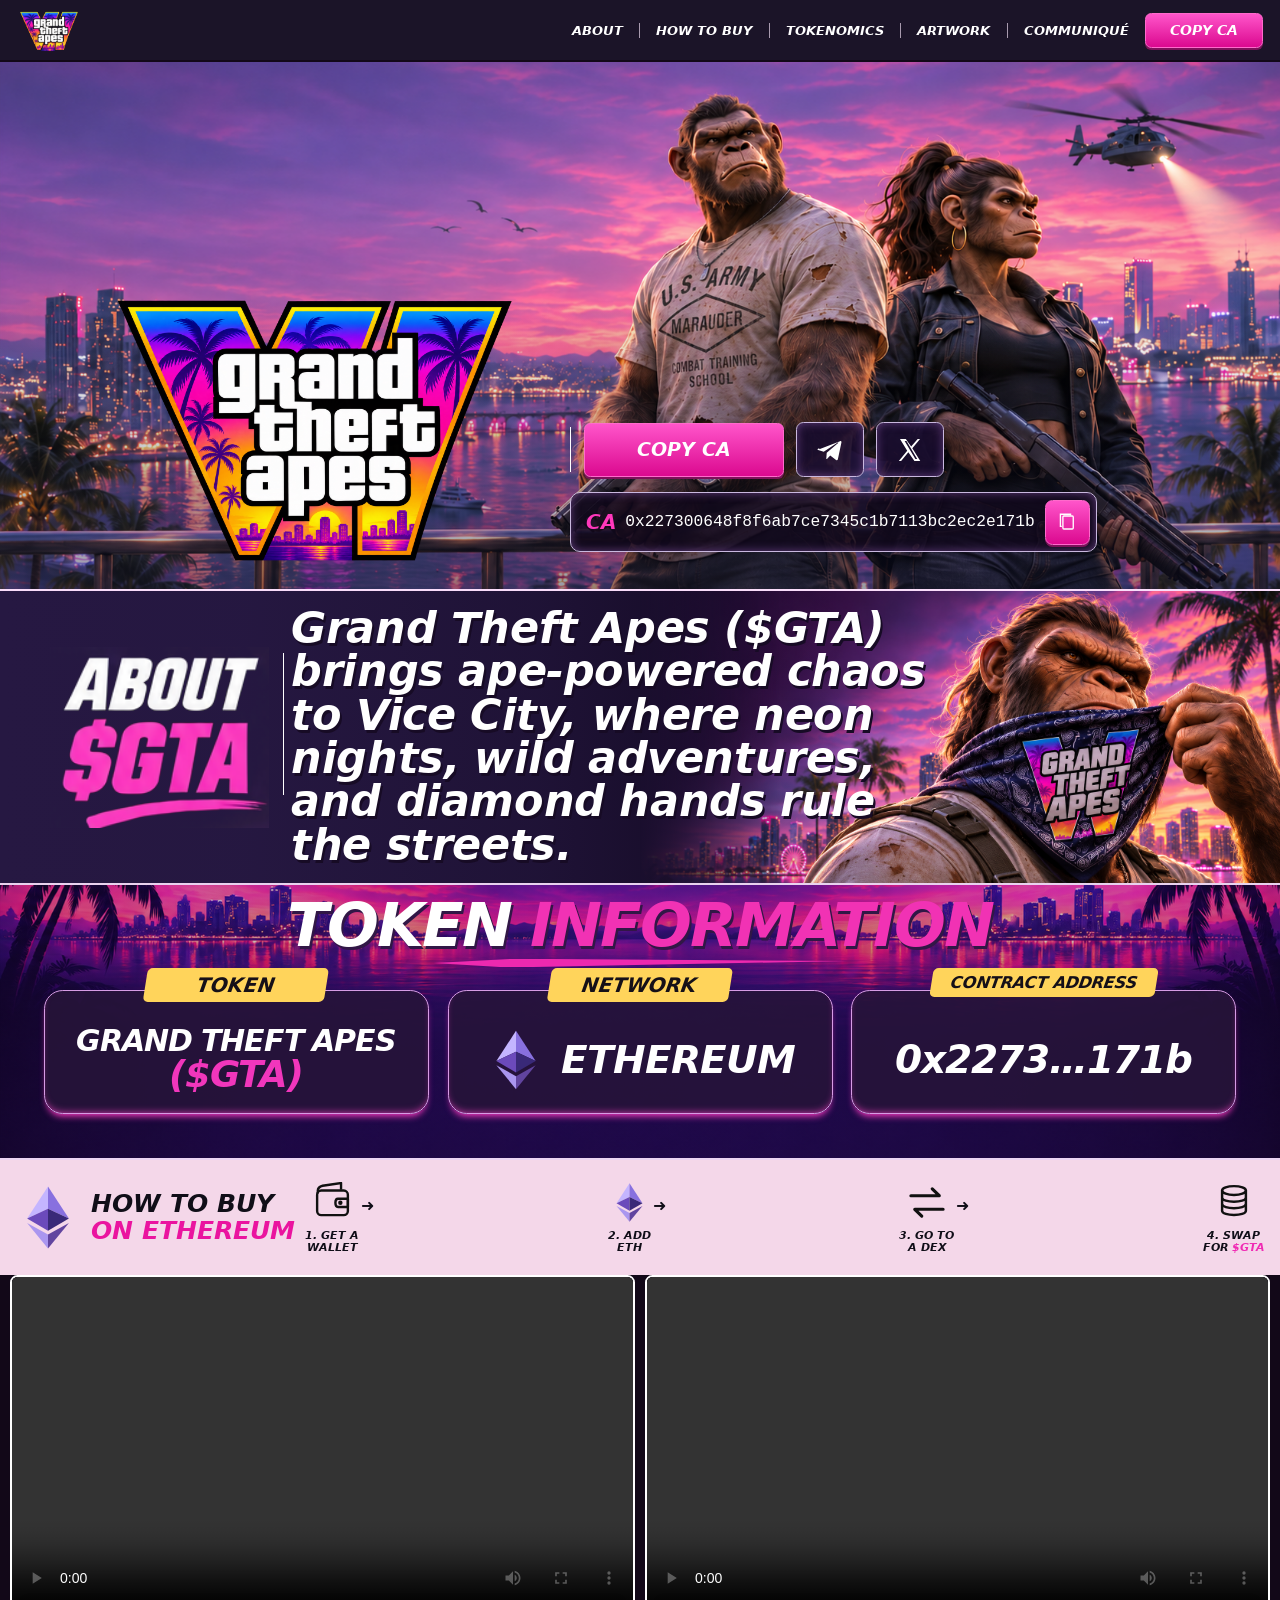
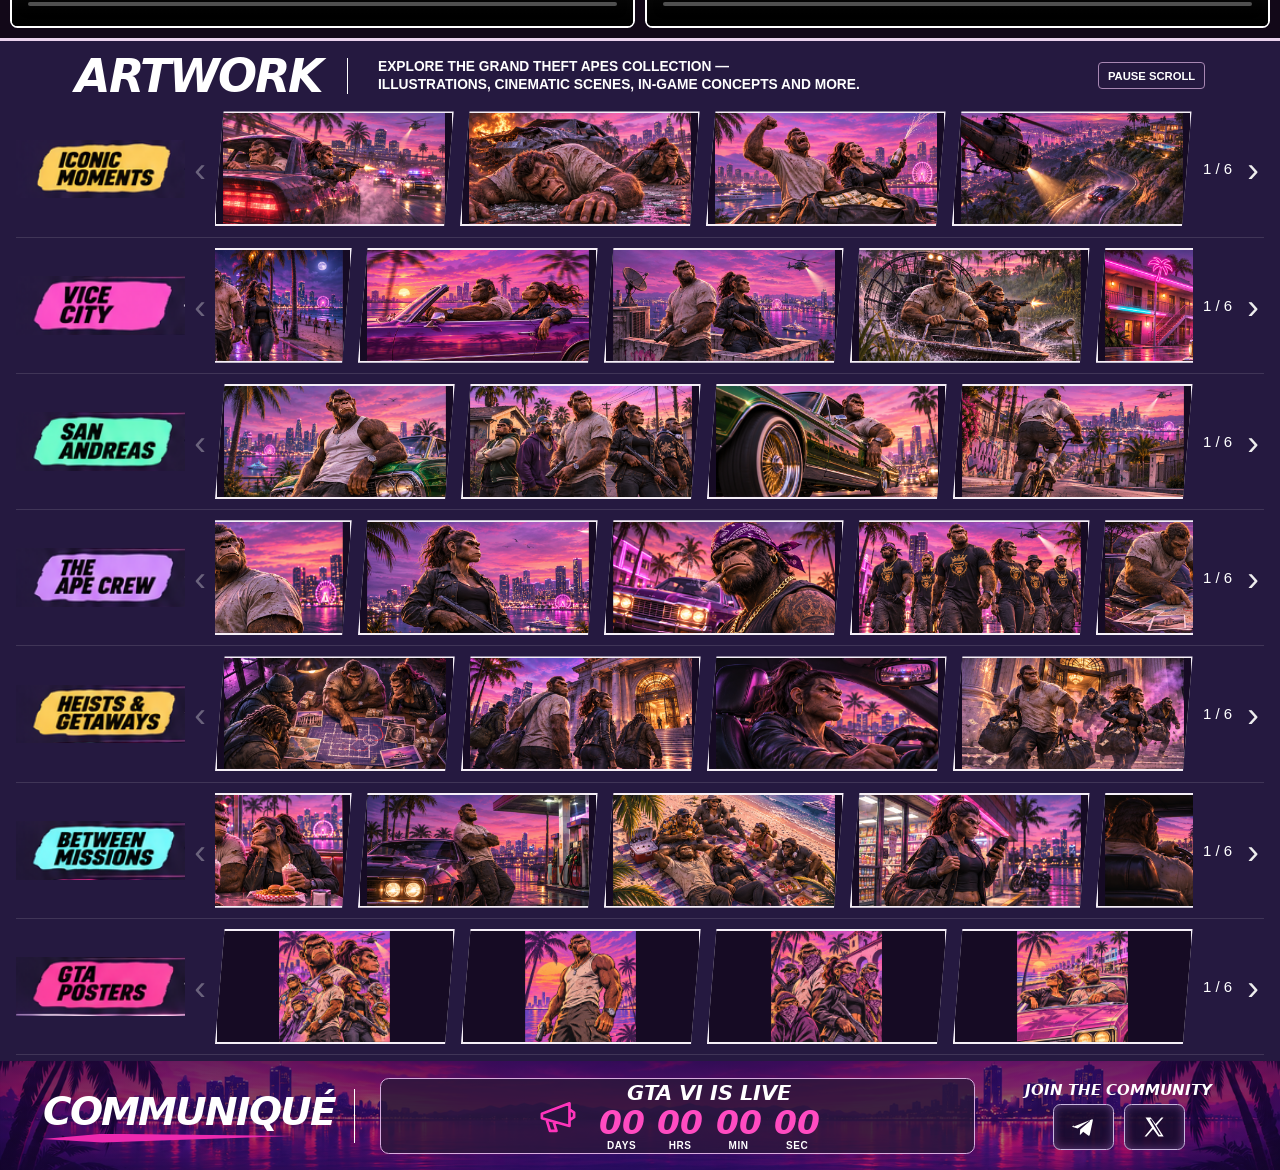
==== commit 2e934161: "Show a live countdown to the GTA VI release. Co-authored-by: Cursor <cursoragent@cursor.com>" ====
--- a/index.html
+++ b/index.html
@@ -6,7 +6,7 @@
   <meta name="description" content="Grand Theft Apes ($GTA) brings ape-powered chaos to Vice City, where neon nights, wild adventures, and diamond hands rule the streets.">
   <meta name="theme-color" content="#1a102d">
   <title>Grand Theft Apes | $GTA</title>
-  <link rel="stylesheet" href="styles.css">
+  <link rel="stylesheet" href="styles.css?v=4">
 </head>
 <body>
   <header class="site-header" id="top">
@@ -66,9 +66,9 @@
       <div id="gallery-rows"></div>
     </section>
 
-    <section class="communique" id="communique" aria-labelledby="communique-title"><div class="comm-title"><h2 id="communique-title">COMMUNIQUÉ</h2><span></span></div><div class="announcement" id="release-timer"><img src="assets-icons/announcement.svg" alt=""><div class="timer-copy"><strong>GTA RELEASE · 11.19</strong><div class="timer-units"><span><b data-timer="days">00</b><small>DAYS</small></span><span><b data-timer="hours">00</b><small>HRS</small></span><span><b data-timer="minutes">00</b><small>MIN</small></span><span><b data-timer="seconds">00</b><small>SEC</small></span></div></div></div><div class="community"><h3>JOIN THE COMMUNITY</h3><div><button class="social js-social" data-social="telegram" type="button" aria-label="Telegram: coming soon" disabled><img src="assets-icons/telegram.svg" alt=""></button><button class="social js-social" data-social="x" type="button" aria-label="X: coming soon" disabled><img src="assets-icons/x.svg" alt=""></button></div></div></section>
+    <section class="communique" id="communique" aria-labelledby="communique-title"><div class="comm-title"><h2 id="communique-title">COMMUNIQUÉ</h2><span></span></div><div class="announcement" id="release-timer"><img src="assets-icons/announcement.svg" alt=""><div class="timer-copy"><strong>GTA VI Release</strong><div class="timer-units"><span><b data-timer="days">00</b><small>DAYS</small></span><span><b data-timer="hours">00</b><small>HRS</small></span><span><b data-timer="minutes">00</b><small>MIN</small></span><span><b data-timer="seconds">00</b><small>SEC</small></span></div></div></div><div class="community"><h3>JOIN THE COMMUNITY</h3><div><button class="social js-social" data-social="telegram" type="button" aria-label="Telegram: coming soon" disabled><img src="assets-icons/telegram.svg" alt=""></button><button class="social js-social" data-social="x" type="button" aria-label="X: coming soon" disabled><img src="assets-icons/x.svg" alt=""></button></div></div></section>
   </main>
   <dialog class="lightbox" id="lightbox" aria-label="Artwork viewer"><div class="lightbox-inner"><button class="lightbox-close" type="button" aria-label="Close artwork">×</button><img id="lightbox-image" alt=""><p id="lightbox-caption"></p><div class="lightbox-controls"><button id="lightbox-previous" type="button">← Previous</button><span id="lightbox-count"></span><button id="lightbox-next" type="button">Next →</button></div></div></dialog>
-  <script src="config.js"></script><script src="app.js"></script><script src="visitor.js"></script>
+  <script src="config.js?v=4"></script><script src="app.js?v=4"></script><script src="visitor.js?v=4"></script>
 </body>
 </html>
--- a/styles.css
+++ b/styles.css
@@ -117,8 +117,8 @@
 .timer-copy{display:flex;flex-direction:column;align-items:center;gap:calc(3 * var(--u))}
 .timer-units{display:flex;align-items:flex-end;justify-content:center;gap:calc(10 * var(--u))}
 .timer-units span{display:flex;flex-direction:column;align-items:center;min-width:calc(34 * var(--u))}
-.timer-units b{font-family:ApesBold,Impact,sans-serif;font-style:italic;font-weight:700;font-size:calc(22 * var(--u));line-height:.9;color:#ff4bc1}
-.timer-units small{margin-top:calc(2 * var(--u));font-size:calc(7 * var(--u));font-weight:700;letter-spacing:.6px}
+.timer-units b{font-family:ApesBold,Impact,sans-serif;font-style:italic;font-weight:700;font-size:calc(26 * var(--u));line-height:.9;color:#ff4bc1;font-variant-numeric:tabular-nums}
+.timer-units small{margin-top:calc(2 * var(--u));font-size:calc(8 * var(--u));font-weight:700;letter-spacing:.6px}
 @media(max-width:760px){
  .announcement{height:auto;min-height:74px;padding:8px 10px}
  .timer-units{gap:8px}
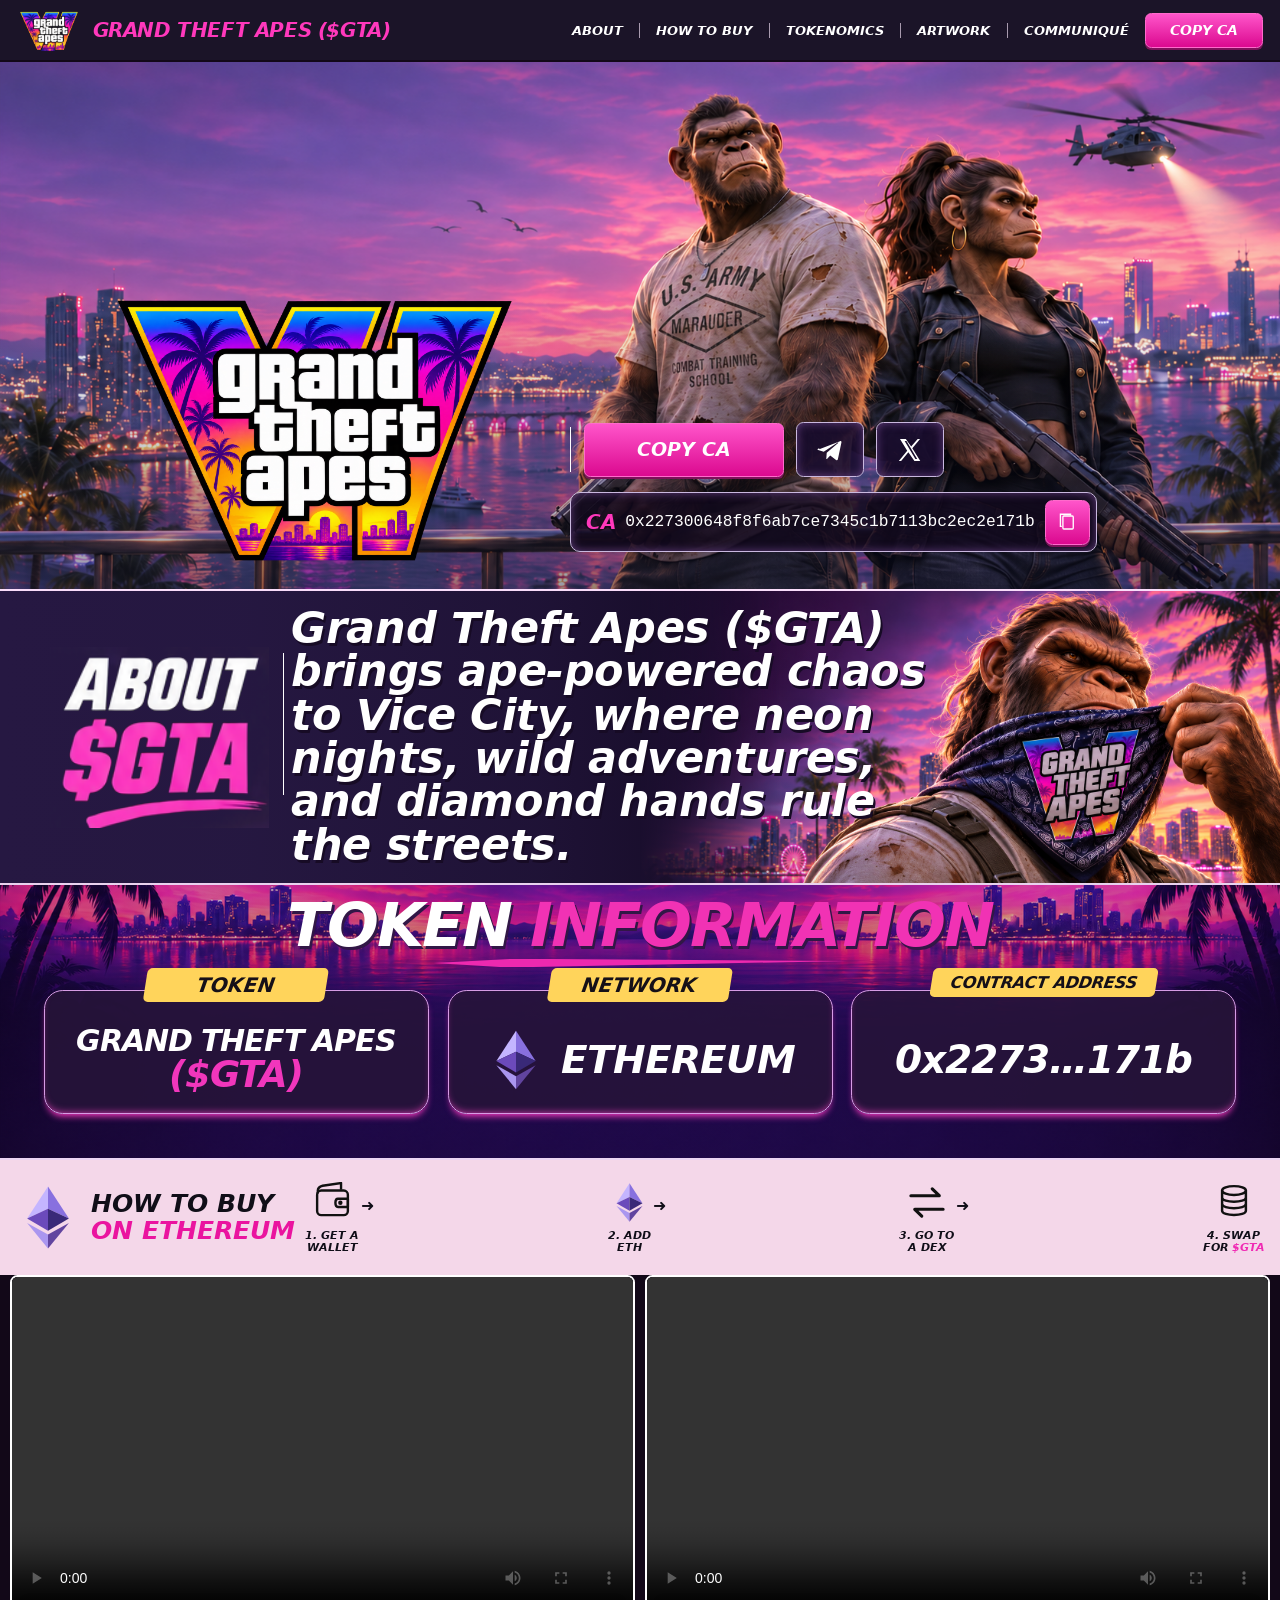
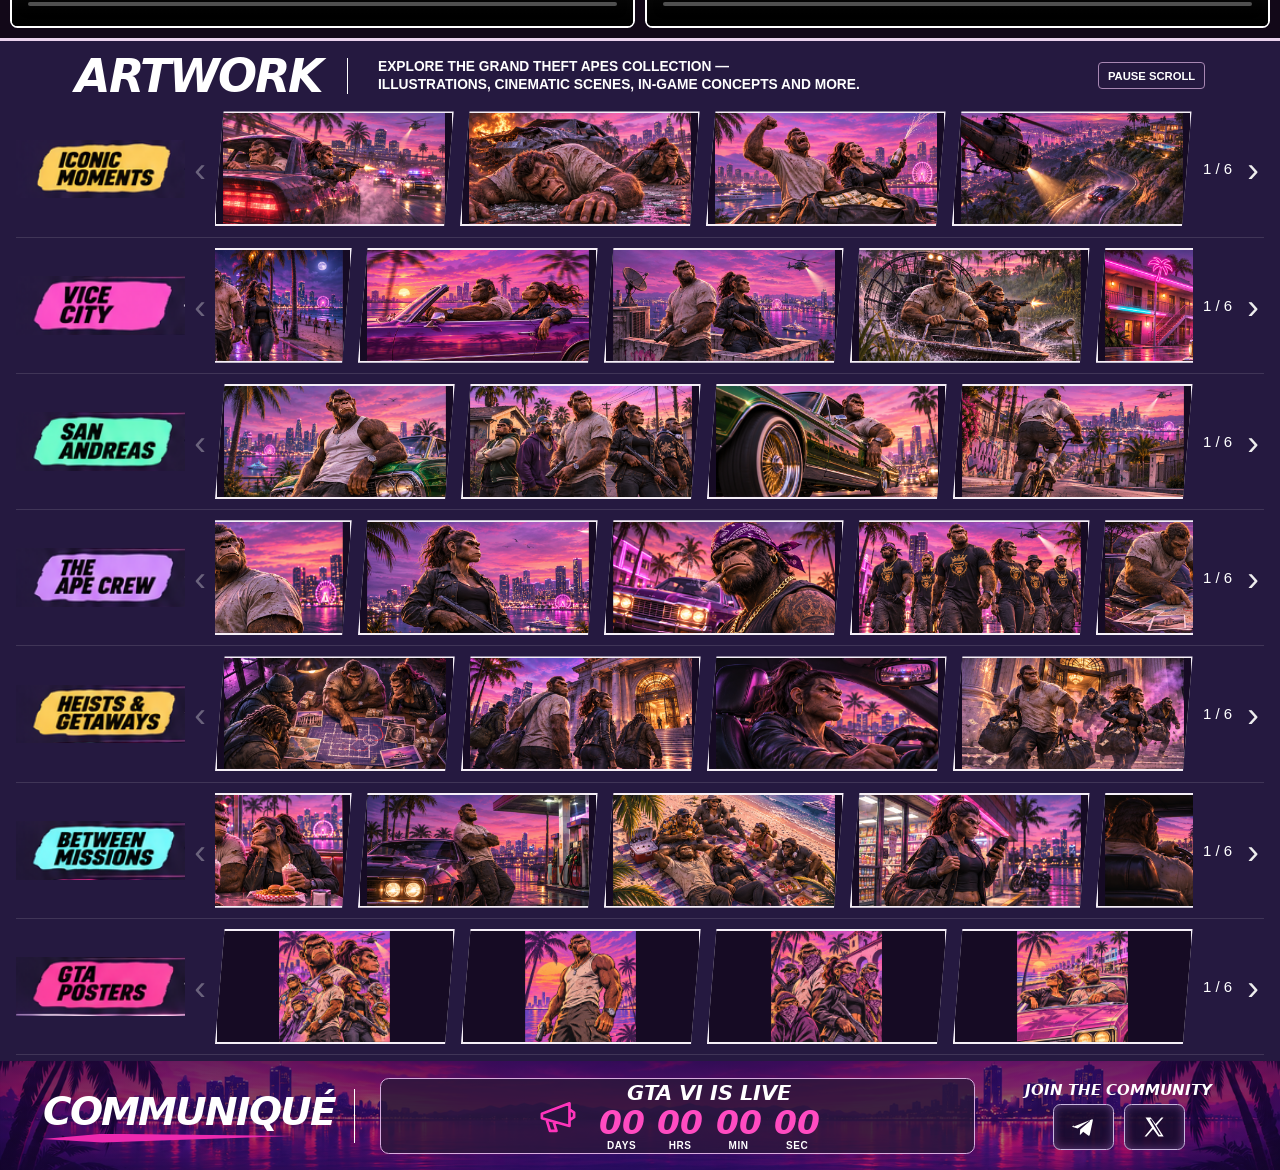
==== commit df30fc25: "Show the token name beside the header logo. Co-authored-by: Cursor <cursoragent@cursor.com>" ====
--- a/index.html
+++ b/index.html
@@ -6,11 +6,11 @@
   <meta name="description" content="Grand Theft Apes ($GTA) brings ape-powered chaos to Vice City, where neon nights, wild adventures, and diamond hands rule the streets.">
   <meta name="theme-color" content="#1a102d">
   <title>Grand Theft Apes | $GTA</title>
-  <link rel="stylesheet" href="styles.css?v=4">
+  <link rel="stylesheet" href="styles.css?v=5">
 </head>
 <body>
   <header class="site-header" id="top">
-    <a class="wordmark" href="#top"><img src="assets-hero/grand_theft_apes_logo.png" alt="Grand Theft Apes ($GTA)"></a>
+    <a class="wordmark" href="#top"><img src="assets-hero/grand_theft_apes_logo.png" alt=""><span class="token-name">GRAND THEFT APES <strong>($GTA)</strong></span></a>
     <button class="menu-toggle" type="button" aria-label="Open navigation" aria-expanded="false" aria-controls="main-nav"><span></span><span></span><span></span></button>
     <nav class="navigation" id="main-nav" aria-label="Main navigation">
       <a href="#about">ABOUT</a><a href="#how-to-buy">HOW TO BUY</a><a href="#tokenomics">TOKENOMICS</a><a href="#artwork">ARTWORK</a><a href="#communique">COMMUNIQUÉ</a>
--- a/styles.css
+++ b/styles.css
@@ -73,8 +73,10 @@
 }
 
 .site-header{position:sticky;top:0;z-index:30;height:calc(48 * var(--u));padding:0 calc(14 * var(--u)) 0 calc(12 * var(--u));box-shadow:0 2px 0 #120818}
-.wordmark{display:flex;align-items:center;justify-content:flex-start;height:100%;width:auto;transform:none;margin-right:calc(12 * var(--u));overflow:hidden;flex:none}
+.wordmark{display:flex;align-items:center;justify-content:flex-start;height:100%;width:auto;transform:none;margin-right:calc(12 * var(--u));overflow:visible;flex:none;gap:calc(8 * var(--u))}
 .wordmark img{height:calc(36 * var(--u));width:auto;max-width:calc(78 * var(--u));object-fit:contain;object-position:left center;mix-blend-mode:lighten;margin:0}
+.token-name{font-family:ApesBold,Impact,sans-serif;font-style:italic;font-weight:700;font-size:calc(16 * var(--u));letter-spacing:-.4px;line-height:1;color:#fff;white-space:nowrap}
+.token-name strong{color:#ff38bc;font-weight:700}
 .nav-buy{width:auto;min-width:calc(94 * var(--u));padding:0 calc(10 * var(--u))}
 .hero-panel{display:flex;flex-direction:column;align-items:flex-start;gap:calc(12 * var(--u));padding-bottom:calc(18 * var(--u));min-width:0}
 .hero-actions{padding-bottom:0}
@@ -90,8 +92,9 @@
 .copy-status{position:absolute;width:1px;height:1px;overflow:hidden;clip:rect(0 0 0 0)}
 @media(max-width:760px){
  .site-header{height:56px;padding:0 12px}
- .wordmark{width:auto;margin-right:8px}
+ .wordmark{width:auto;margin-right:8px;gap:8px}
  .wordmark img{height:40px;max-width:72px;margin:0}
+ .token-name{font-size:14px;letter-spacing:-.3px}
  .navigation{top:56px}
  .nav-buy{width:100%;min-width:0}
  .hero-panel{width:100%;gap:10px;padding:8px 0 0}
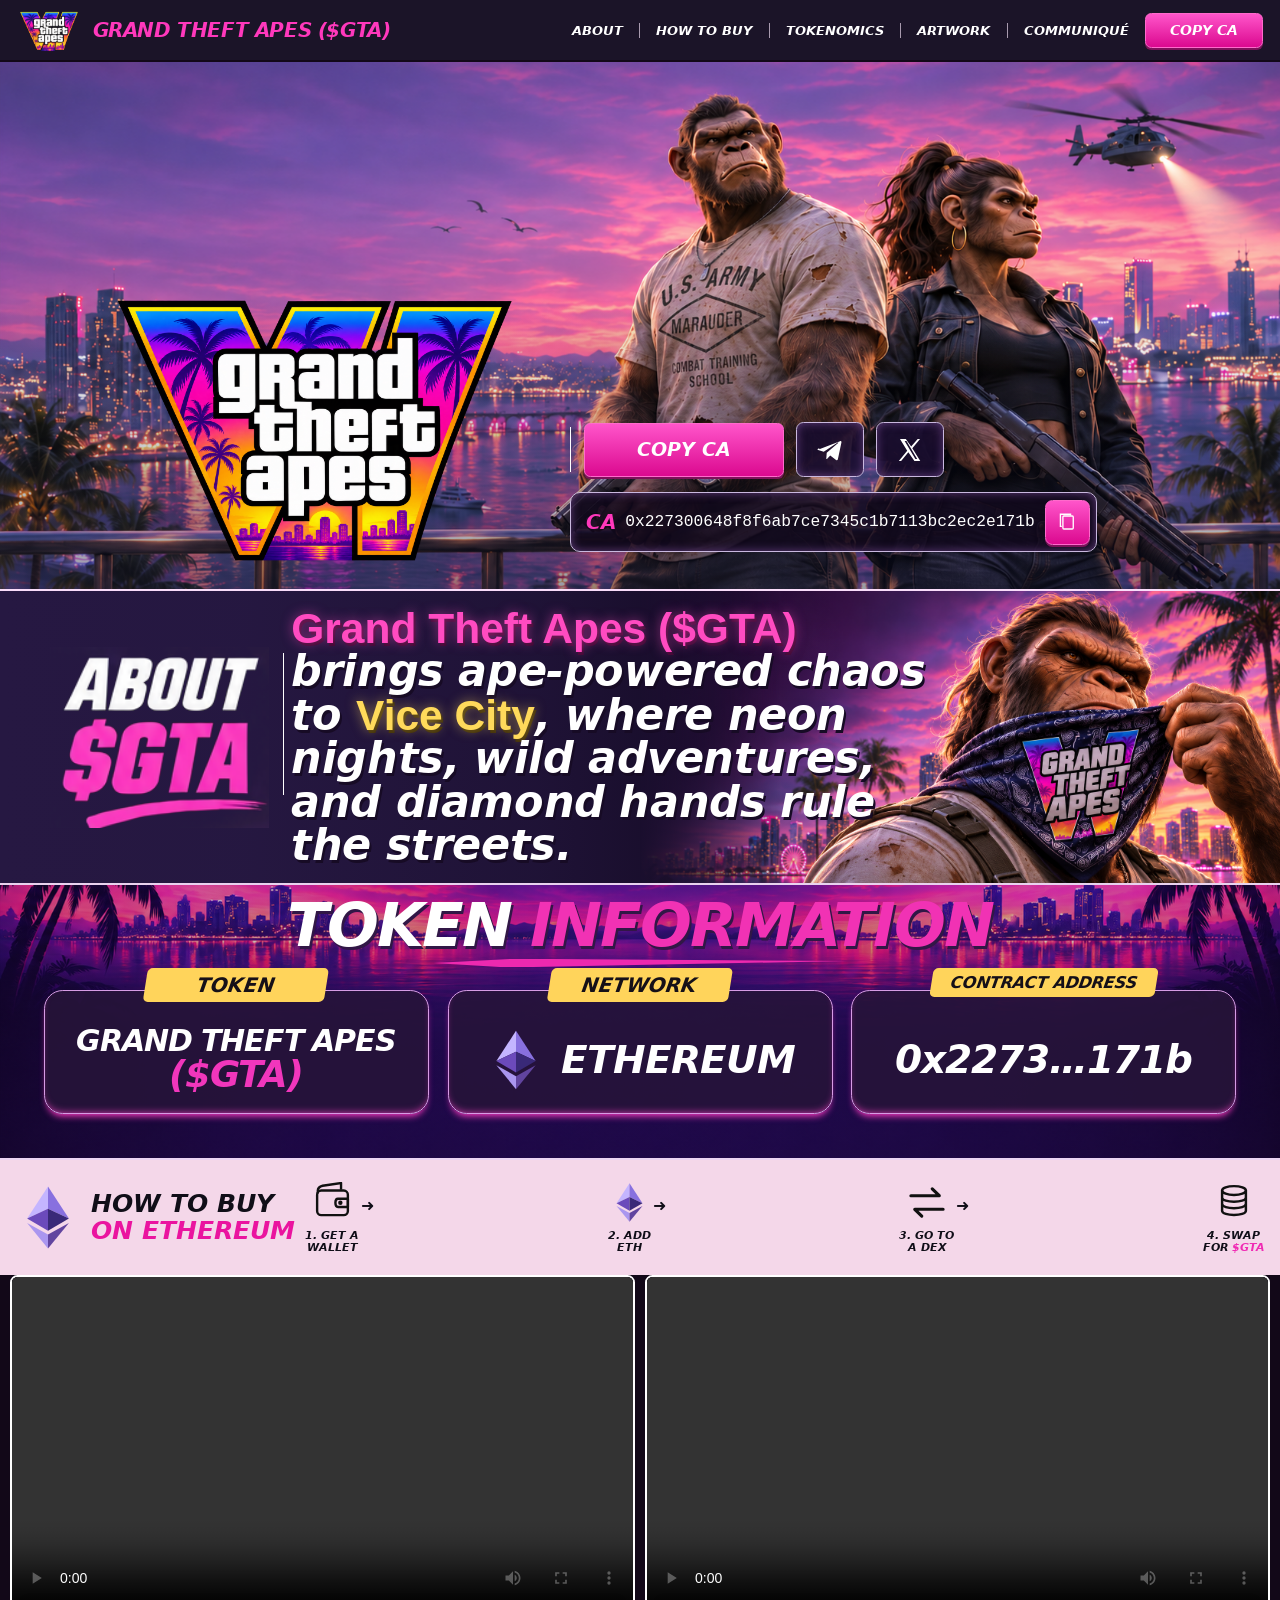
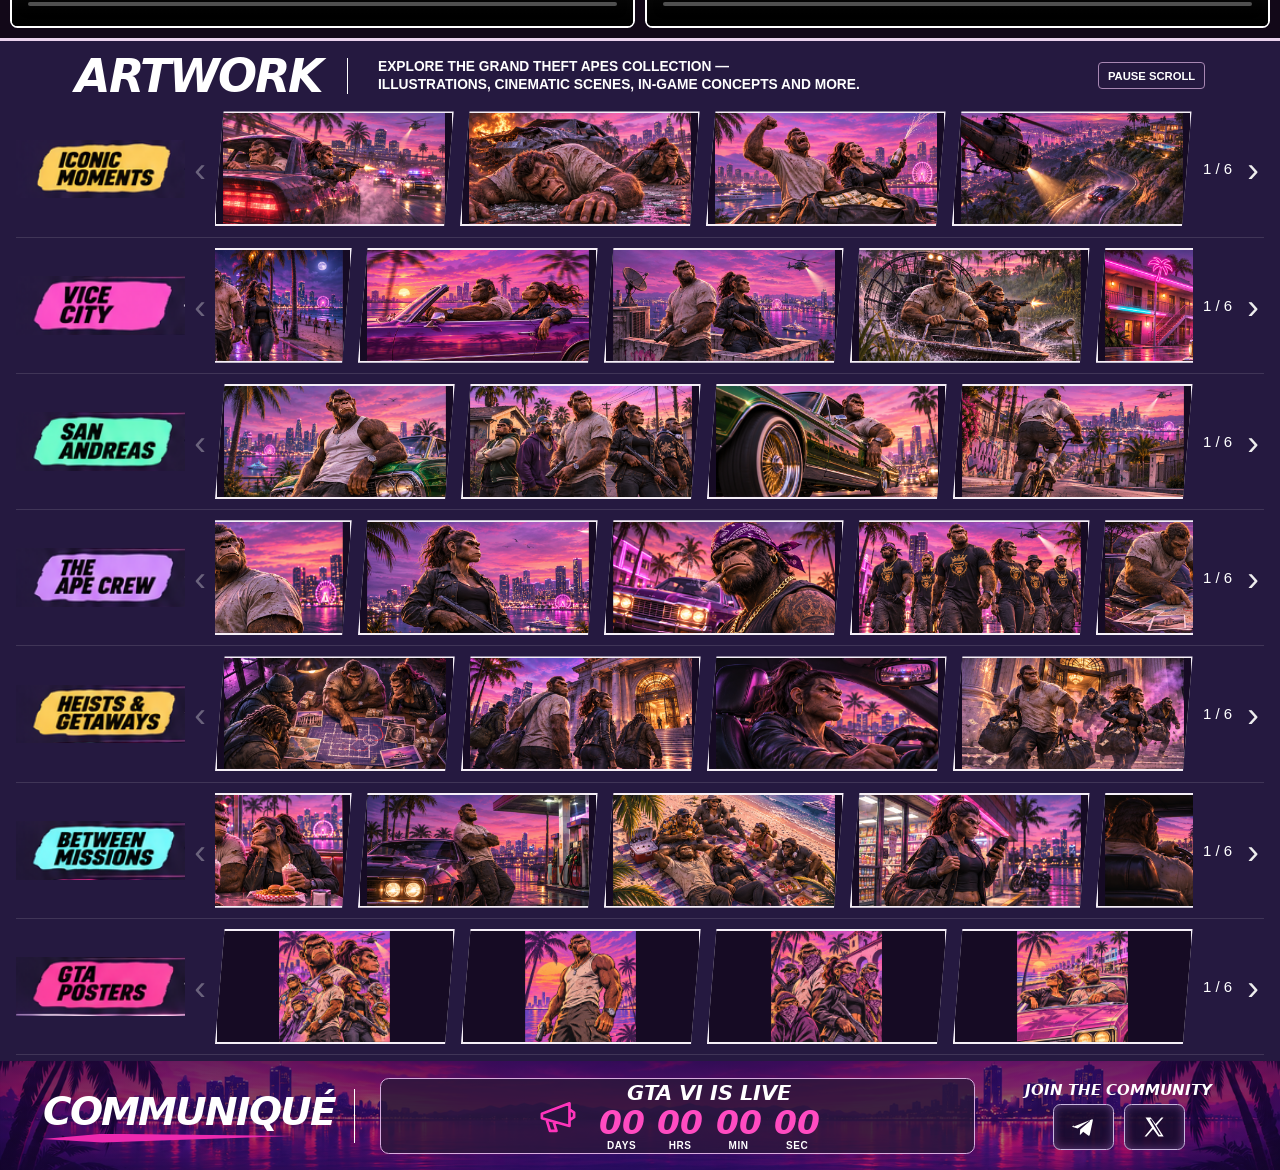
==== commit ef1d5b93: "Highlight the token name and Vice City in the description. Co-authored-by: Cursor <cursoragent@curso" ====
--- a/index.html
+++ b/index.html
@@ -6,7 +6,7 @@
   <meta name="description" content="Grand Theft Apes ($GTA) brings ape-powered chaos to Vice City, where neon nights, wild adventures, and diamond hands rule the streets.">
   <meta name="theme-color" content="#1a102d">
   <title>Grand Theft Apes | $GTA</title>
-  <link rel="stylesheet" href="styles.css?v=5">
+  <link rel="stylesheet" href="styles.css?v=6">
 </head>
 <body>
   <header class="site-header" id="top">
@@ -39,7 +39,7 @@
     <section class="about" id="about" aria-labelledby="about-title">
       <img class="about-image" src="assets-hero/about_masked_ape_cinematic.png" alt="A heroic ape holding a Grand Theft Apes bandana">
       <div class="about-shade"></div>
-      <div class="about-content"><h2 id="about-title" class="about-heading" aria-label="About $GTA"><span>ABOUT</span><strong>$GTA</strong></h2><p>Grand Theft Apes ($GTA) brings ape-powered chaos to Vice City, where neon nights, wild adventures, and diamond hands rule the streets.</p></div>
+      <div class="about-content"><h2 id="about-title" class="about-heading" aria-label="About $GTA"><span>ABOUT</span><strong>$GTA</strong></h2><p><span class="desc-name">Grand Theft Apes ($GTA)</span> brings ape-powered chaos to <span class="desc-city">Vice City</span>, where neon nights, wild adventures, and diamond hands rule the streets.</p></div>
     </section>
 
     <section class="tokenomics" id="tokenomics" aria-labelledby="token-title">
--- a/styles.css
+++ b/styles.css
@@ -131,6 +131,9 @@
 
 .about-content{align-items:center}
 .about-content p{max-width:calc(520 * var(--u));font-family:ApesBold,Impact,sans-serif;font-style:italic;font-weight:700;font-size:calc(34 * var(--u));line-height:1.02;letter-spacing:-.4px;padding-top:0;text-shadow:2px 3px 0 #170b25}
+.desc-name,.desc-city{font-family:"Arial Black",Impact,sans-serif;font-style:normal;font-weight:900;letter-spacing:0;line-height:1}
+.desc-name{color:#ff4bc1;text-shadow:0 0 12px #ff4bc188,2px 3px 0 #3a0830}
+.desc-city{color:#ffda5b;text-shadow:0 0 12px #ffda5b88,2px 3px 0 #3a2a08}
 @media(max-width:760px){
  .about{height:auto;min-height:300px}
  .about-content{height:auto;min-height:300px;padding:28px 16px}
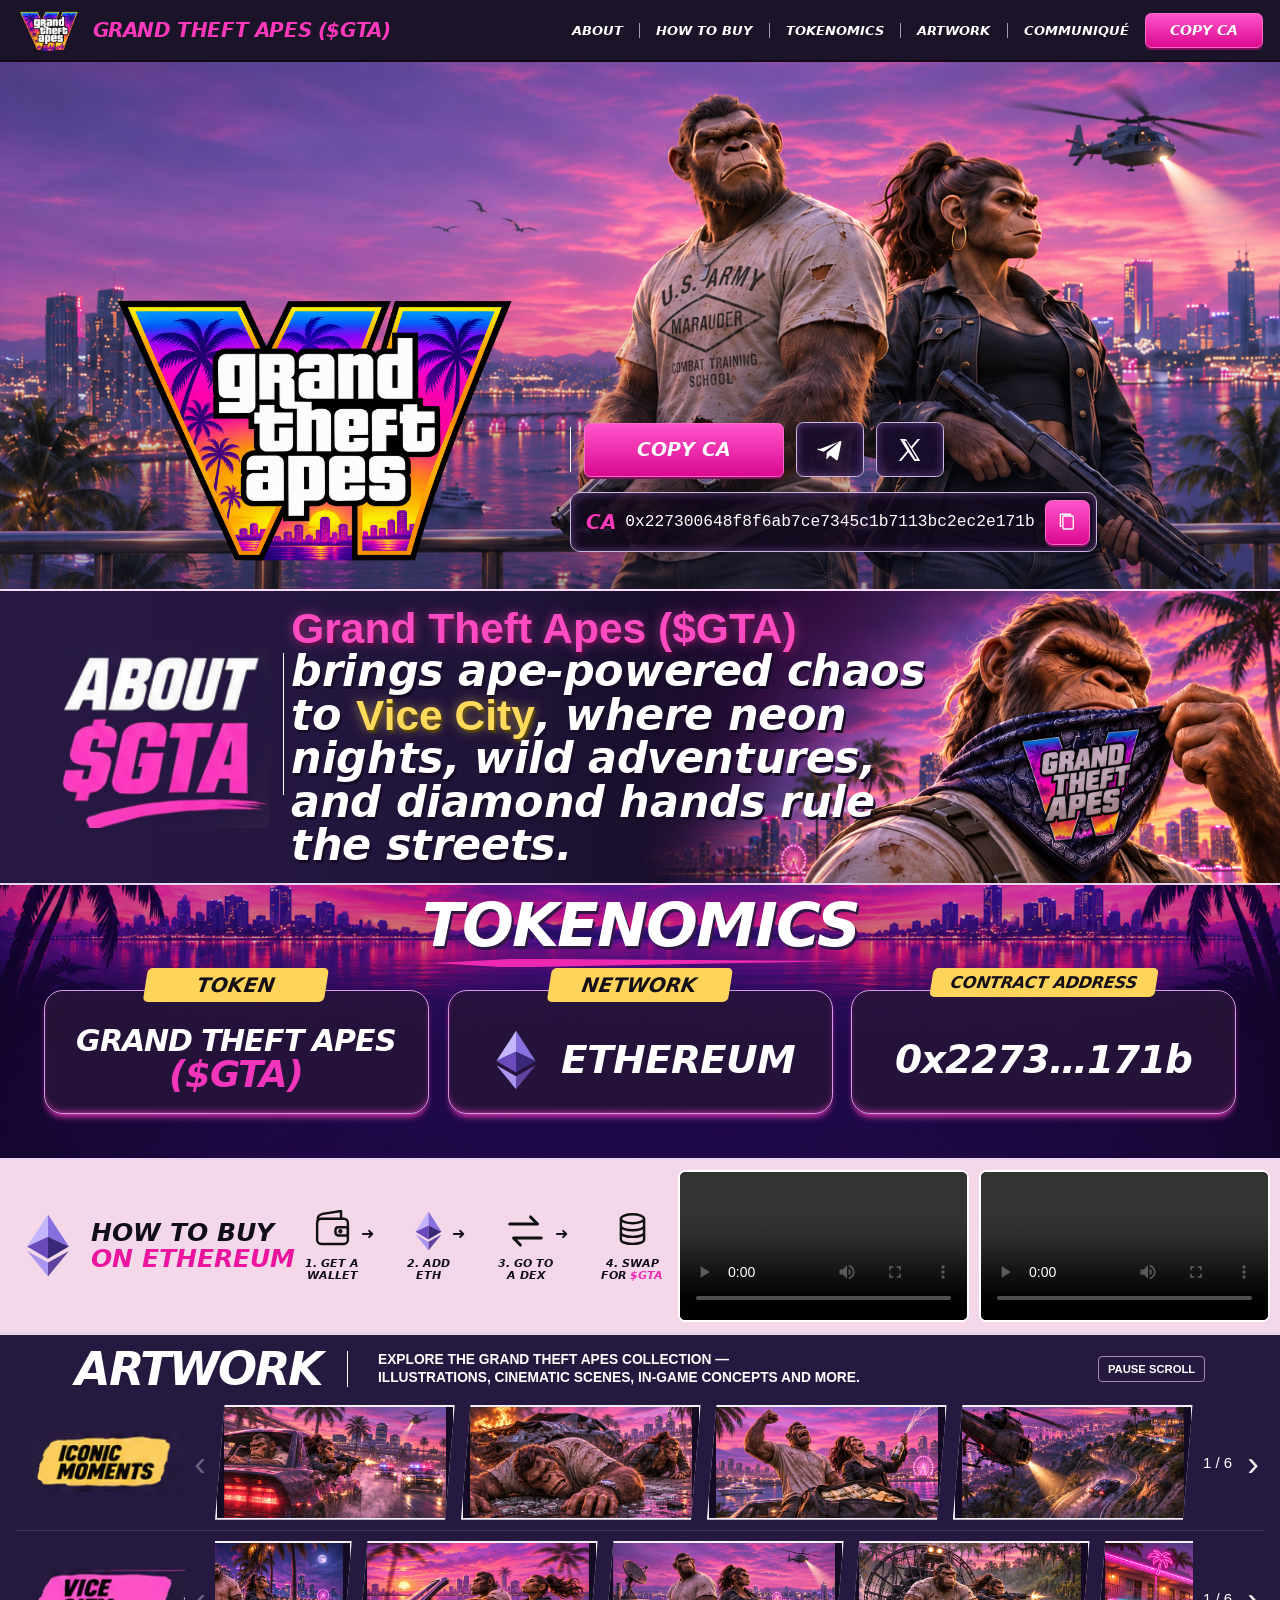
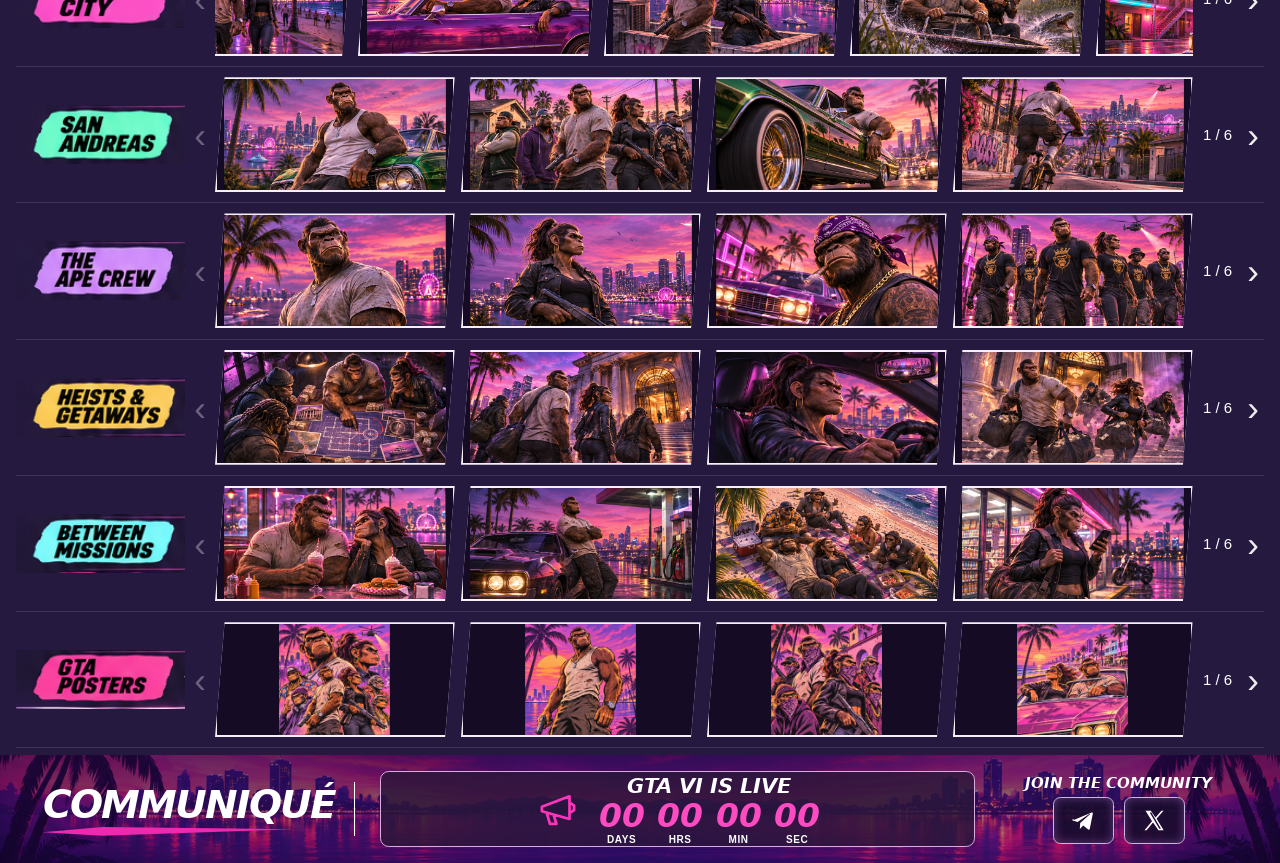
==== commit 2d8b2dfa: "Rename the token heading and place the videos beside how to buy. Co-authored-by: Cursor <cursoragent" ====
--- a/index.html
+++ b/index.html
@@ -6,7 +6,7 @@
   <meta name="description" content="Grand Theft Apes ($GTA) brings ape-powered chaos to Vice City, where neon nights, wild adventures, and diamond hands rule the streets.">
   <meta name="theme-color" content="#1a102d">
   <title>Grand Theft Apes | $GTA</title>
-  <link rel="stylesheet" href="styles.css?v=6">
+  <link rel="stylesheet" href="styles.css?v=7">
 </head>
 <body>
   <header class="site-header" id="top">
@@ -43,7 +43,7 @@
     </section>
 
     <section class="tokenomics" id="tokenomics" aria-labelledby="token-title">
-      <h2 id="token-title" class="token-title"><span>TOKEN</span> <em>INFORMATION</em></h2>
+      <h2 id="token-title" class="token-title">TOKENOMICS</h2>
       <div class="token-cards">
         <article class="token-card"><h3>TOKEN</h3><div>GRAND THEFT APES <strong>($GTA)</strong></div></article>
         <article class="token-card"><h3>NETWORK</h3><div class="network-value"><img src="assets-icons/ethereum.svg" alt="">ETHEREUM</div></article>
--- a/styles.css
+++ b/styles.css
@@ -105,16 +105,16 @@
  .copy-ca.copied::after{font-size:11px}
 }
 
-.how-video{display:block;align-items:stretch;height:auto;min-height:0}
-.how-panel{width:100%}
-.video-sections{display:grid;grid-template-columns:repeat(2,minmax(0,1fr));width:100%;gap:calc(8 * var(--u));padding:0 calc(8 * var(--u)) calc(8 * var(--u));background:#120818;border:0}
+.how-video{display:flex;align-items:center;height:auto;min-height:calc(111 * var(--u))}
+.how-panel{width:53%}
+.video-sections{display:grid;grid-template-columns:repeat(2,minmax(0,1fr));width:47%;gap:calc(8 * var(--u));padding:calc(8 * var(--u)) calc(8 * var(--u)) calc(8 * var(--u)) 0;background:transparent;border:0}
 .video-section{min-width:0;background:#07030f;border:2px solid #fff;border-radius:calc(6 * var(--u));overflow:hidden}
-.video-section video{display:block;width:100%;height:auto;aspect-ratio:16/9;max-height:none;object-fit:cover;background:#07030f}
+.video-section video{display:block;width:100%;height:calc(118 * var(--u));max-height:170px;object-fit:cover;background:#07030f}
 @media(max-width:760px){
  .how-video{display:block}
  .how-panel{width:100%}
  .video-sections{width:100%;grid-template-columns:1fr 1fr;gap:8px;padding:8px 10px 10px}
- .video-section video{height:auto;aspect-ratio:16/9;max-height:none}
+ .video-section video{height:120px;max-height:none}
 }
 .announcement{gap:calc(14 * var(--u))}
 .timer-copy{display:flex;flex-direction:column;align-items:center;gap:calc(3 * var(--u))}
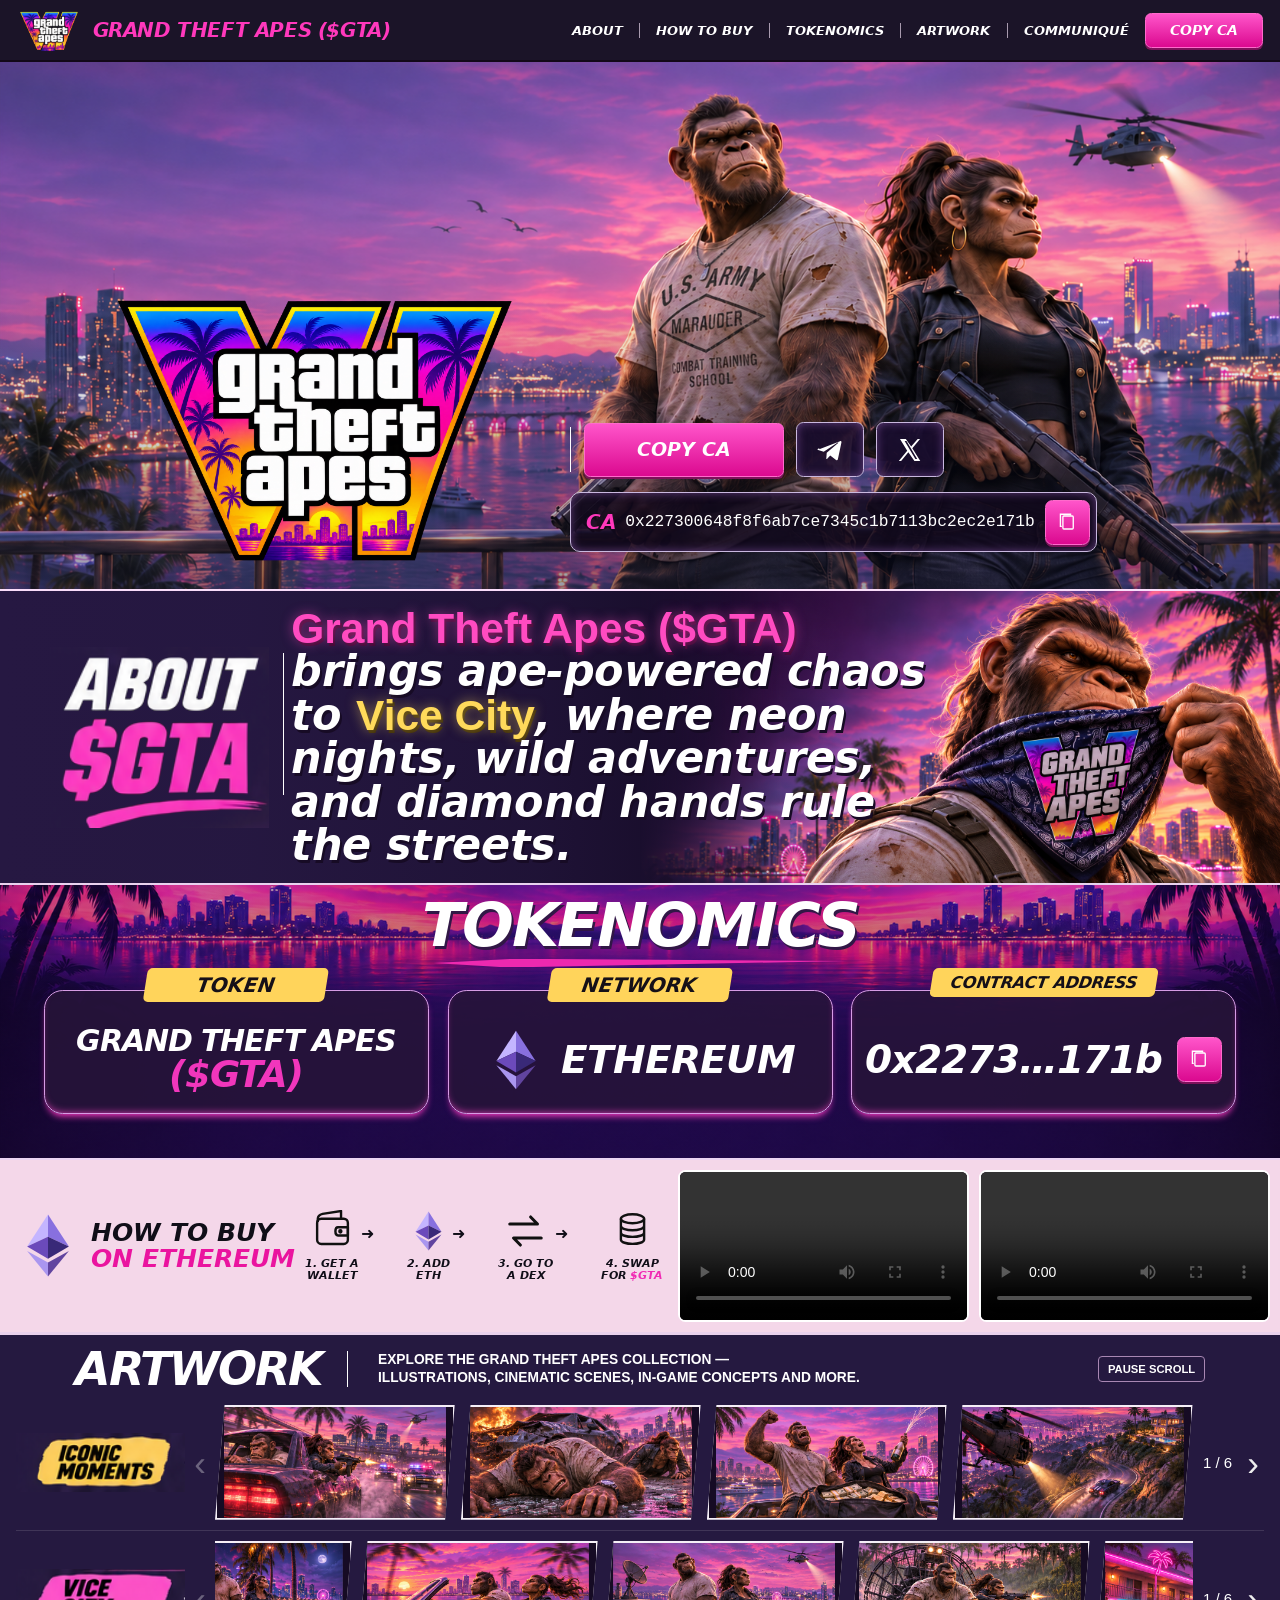
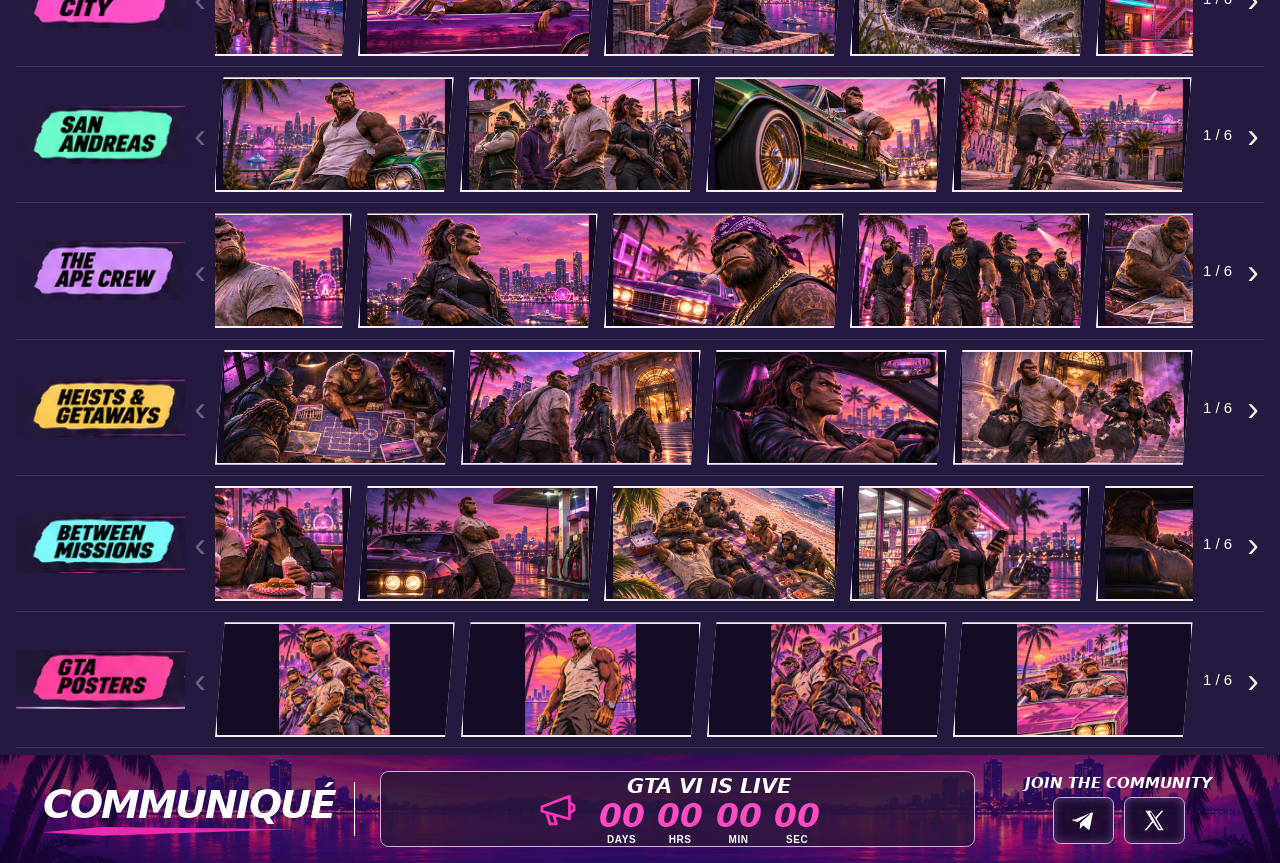
==== commit 919e26f6: "Add a copy button beside the contract address. Co-authored-by: Cursor <cursoragent@cursor.com>" ====
--- a/index.html
+++ b/index.html
@@ -6,7 +6,7 @@
   <meta name="description" content="Grand Theft Apes ($GTA) brings ape-powered chaos to Vice City, where neon nights, wild adventures, and diamond hands rule the streets.">
   <meta name="theme-color" content="#1a102d">
   <title>Grand Theft Apes | $GTA</title>
-  <link rel="stylesheet" href="styles.css?v=7">
+  <link rel="stylesheet" href="styles.css?v=8">
 </head>
 <body>
   <header class="site-header" id="top">
@@ -47,7 +47,7 @@
       <div class="token-cards">
         <article class="token-card"><h3>TOKEN</h3><div>GRAND THEFT APES <strong>($GTA)</strong></div></article>
         <article class="token-card"><h3>NETWORK</h3><div class="network-value"><img src="assets-icons/ethereum.svg" alt="">ETHEREUM</div></article>
-        <article class="token-card"><h3>CONTRACT ADDRESS</h3><div class="contract-value" id="contract-display">COMING SOON</div></article>
+        <article class="token-card contract-card"><h3>CONTRACT ADDRESS</h3><div class="contract-value" id="contract-display">COMING SOON</div><button class="copy-ca card-copy js-copy-ca" type="button" aria-label="Copy contract address"><img src="assets-icons/copy.svg" alt=""></button></article>
       </div>
     </section>
 
--- a/styles.css
+++ b/styles.css
@@ -139,3 +139,8 @@
  .about-content{height:auto;min-height:300px;padding:28px 16px}
  .about-content p{max-width:230px;font-size:24px;line-height:1.05}
 }
+.contract-card{gap:calc(12 * var(--u))}
+.card-copy{width:calc(36 * var(--u));height:calc(36 * var(--u));padding:calc(8 * var(--u))}
+@media(max-width:760px){
+ .card-copy{width:36px;height:36px;padding:8px}
+}
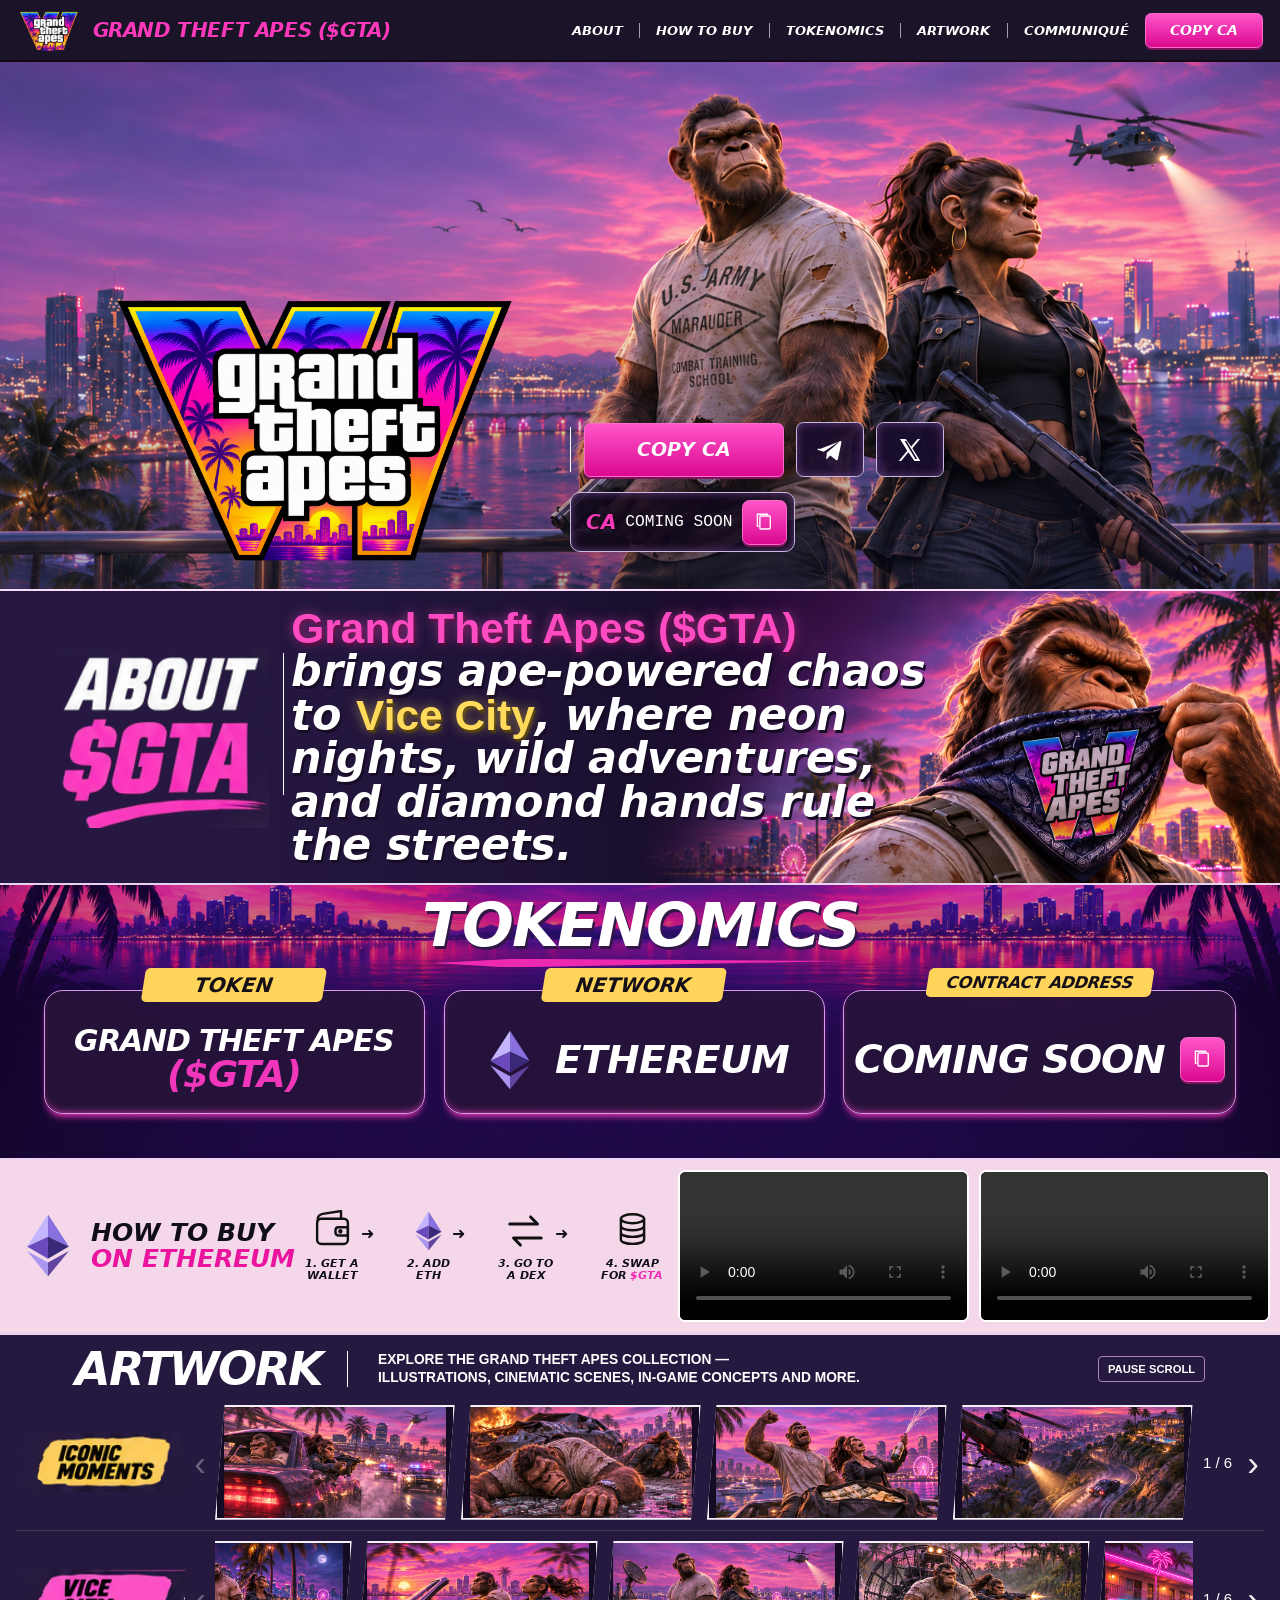
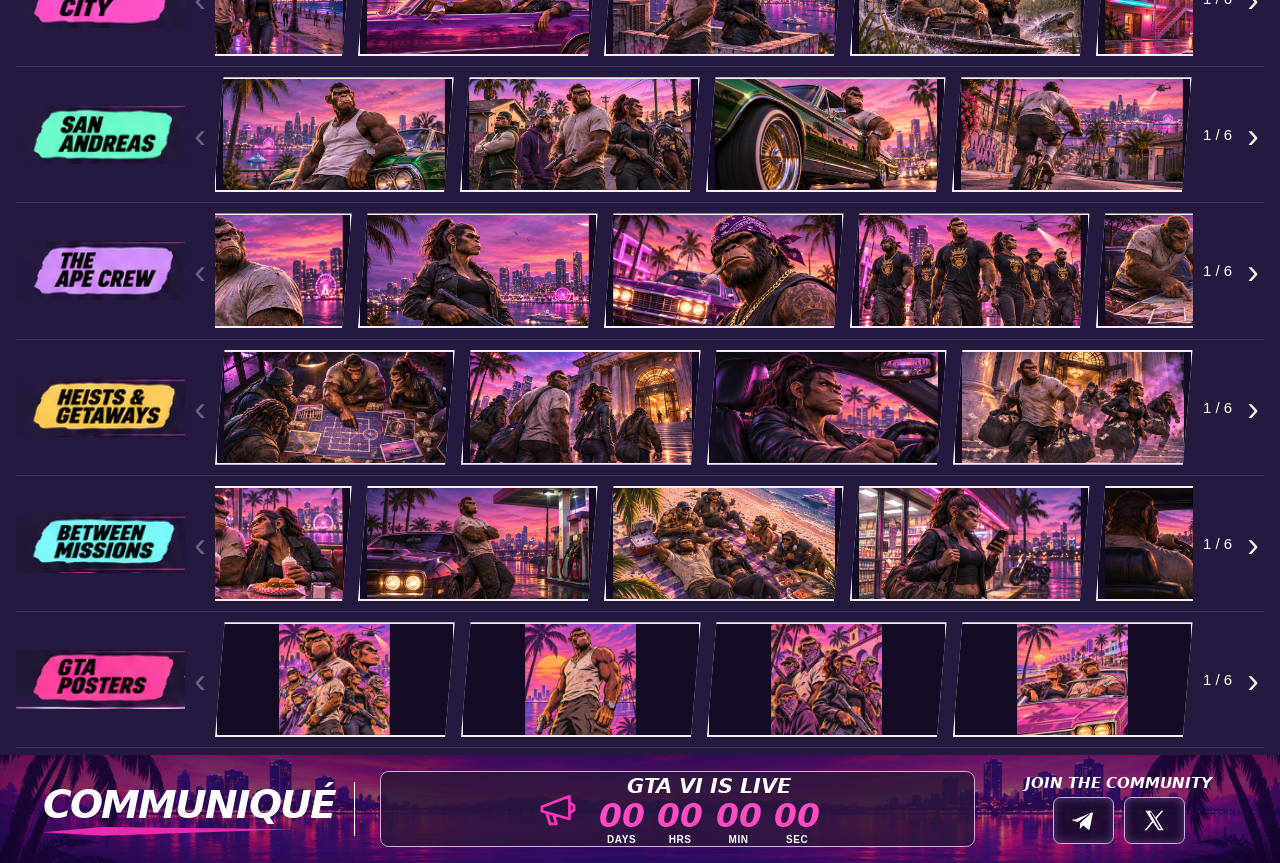
==== commit da295c02: "Mark the contract address and social links as coming soon. Co-authored-by: Cursor <cursoragent@curso" ====
--- a/index.html
+++ b/index.html
@@ -28,7 +28,7 @@
           <div class="hero-actions"><button class="buy-button hero-buy js-copy-ca" type="button">COPY CA</button><span class="social-divider" aria-hidden="true"></span><button class="social social-telegram js-social" data-social="telegram" type="button" aria-label="Telegram"><img src="assets-icons/telegram.svg" alt=""></button><button class="social js-social" data-social="x" type="button" aria-label="X"><img src="assets-icons/x.svg" alt=""></button></div>
           <div class="home-ca">
             <span class="home-ca-label">CA</span>
-            <span class="home-ca-address" id="contract-home">0x227300648f8f6ab7ce7345c1b7113bc2ec2e171b</span>
+            <span class="home-ca-address" id="contract-home">COMING SOON</span>
             <button class="copy-ca js-copy-ca" id="copy-ca" type="button" aria-label="Copy contract address"><img src="assets-icons/copy.svg" alt=""></button>
             <span class="copy-status" id="copy-status" role="status" aria-live="polite"></span>
           </div>
@@ -69,6 +69,6 @@
     <section class="communique" id="communique" aria-labelledby="communique-title"><div class="comm-title"><h2 id="communique-title">COMMUNIQUÉ</h2><span></span></div><div class="announcement" id="release-timer"><img src="assets-icons/announcement.svg" alt=""><div class="timer-copy"><strong>GTA VI Release</strong><div class="timer-units"><span><b data-timer="days">00</b><small>DAYS</small></span><span><b data-timer="hours">00</b><small>HRS</small></span><span><b data-timer="minutes">00</b><small>MIN</small></span><span><b data-timer="seconds">00</b><small>SEC</small></span></div></div></div><div class="community"><h3>JOIN THE COMMUNITY</h3><div><button class="social js-social" data-social="telegram" type="button" aria-label="Telegram: coming soon" disabled><img src="assets-icons/telegram.svg" alt=""></button><button class="social js-social" data-social="x" type="button" aria-label="X: coming soon" disabled><img src="assets-icons/x.svg" alt=""></button></div></div></section>
   </main>
   <dialog class="lightbox" id="lightbox" aria-label="Artwork viewer"><div class="lightbox-inner"><button class="lightbox-close" type="button" aria-label="Close artwork">×</button><img id="lightbox-image" alt=""><p id="lightbox-caption"></p><div class="lightbox-controls"><button id="lightbox-previous" type="button">← Previous</button><span id="lightbox-count"></span><button id="lightbox-next" type="button">Next →</button></div></div></dialog>
-  <script src="config.js?v=4"></script><script src="app.js?v=4"></script><script src="visitor.js?v=4"></script>
+  <script src="config.js?v=9"></script><script src="app.js?v=9"></script><script src="visitor.js?v=9"></script>
 </body>
 </html>
